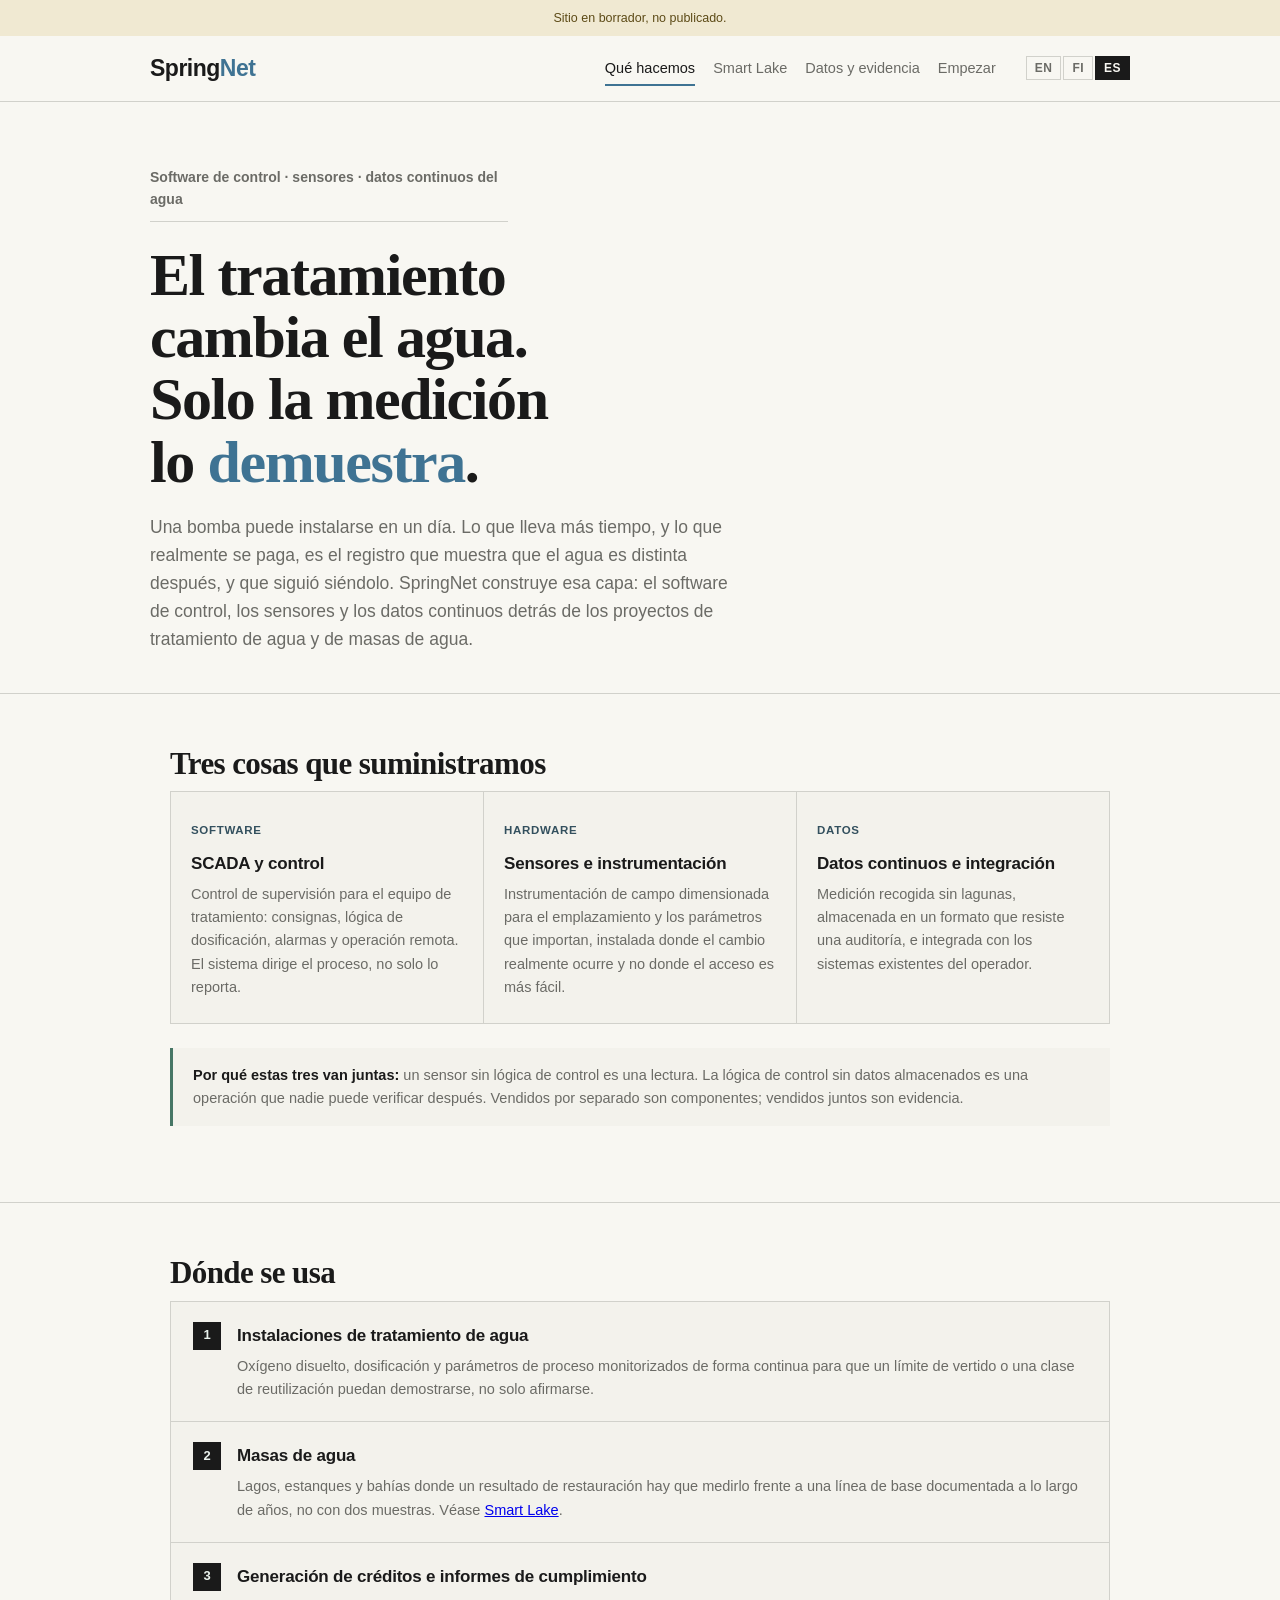
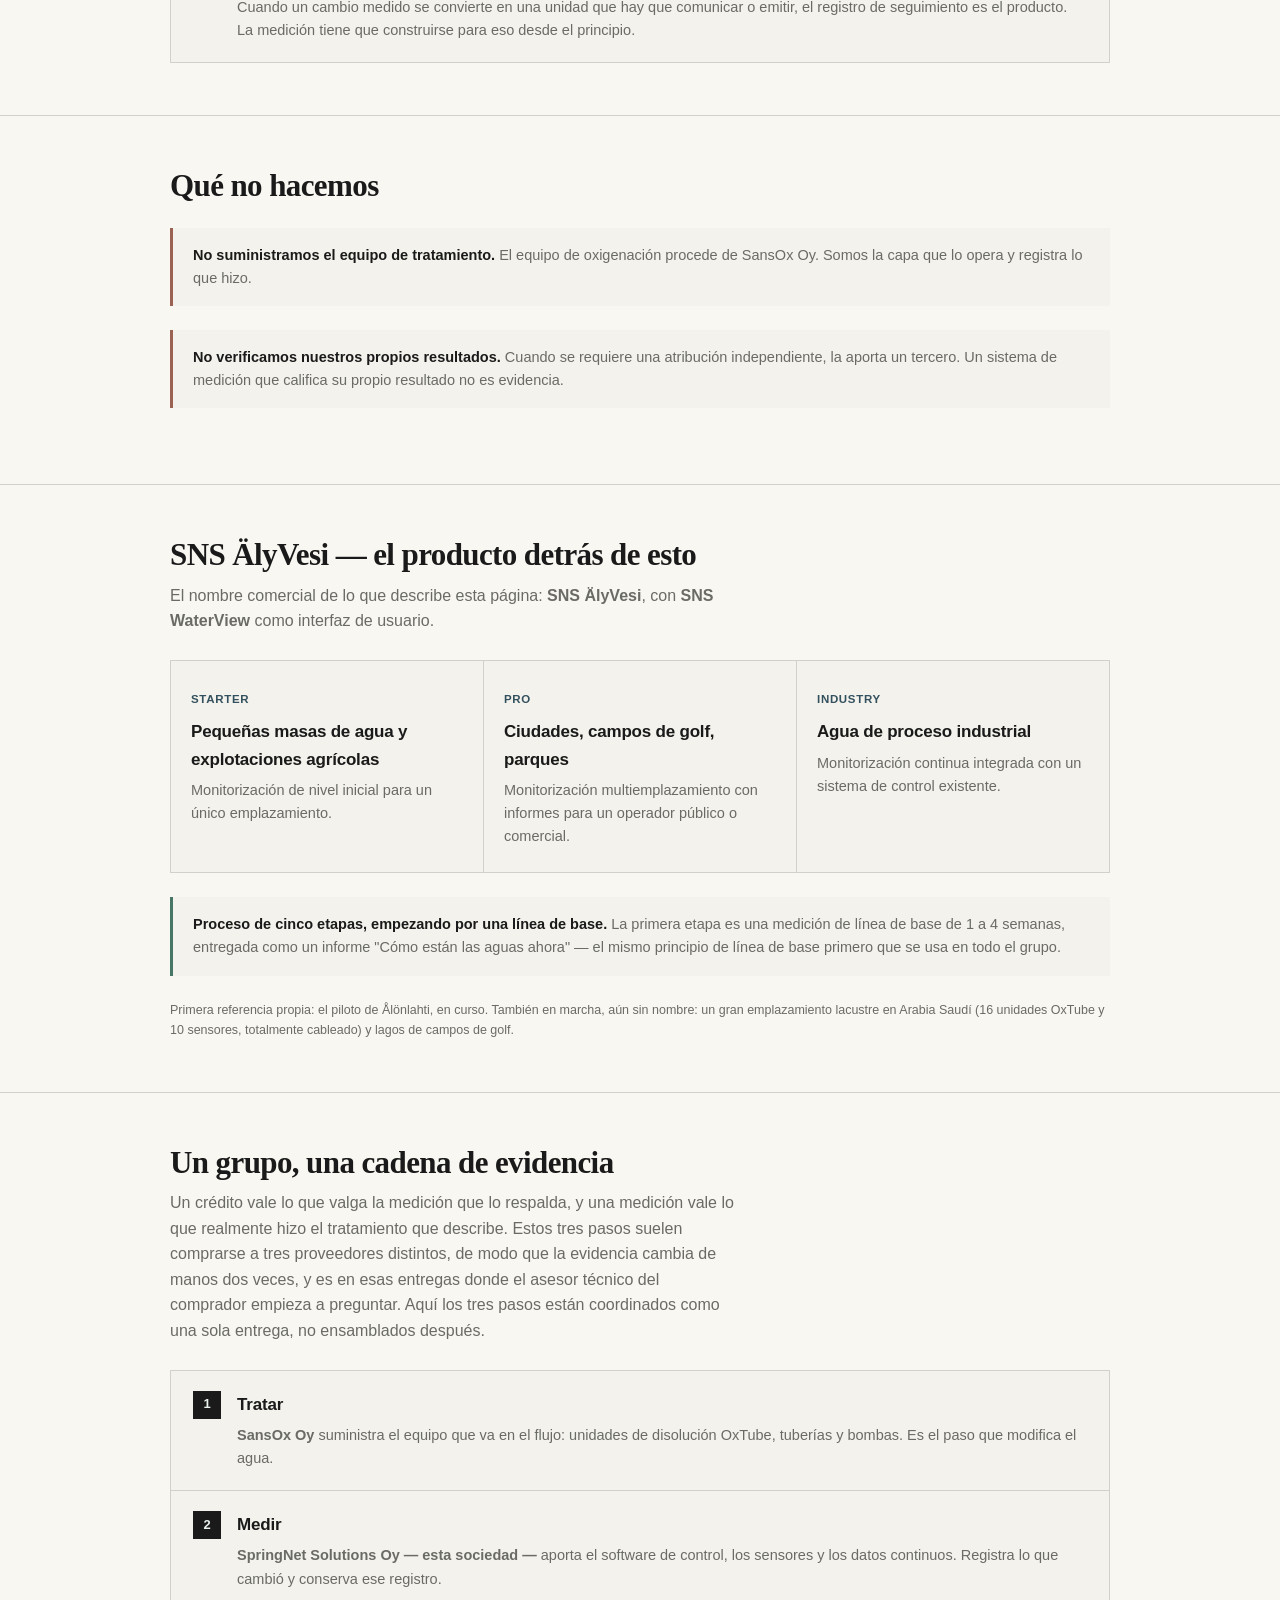
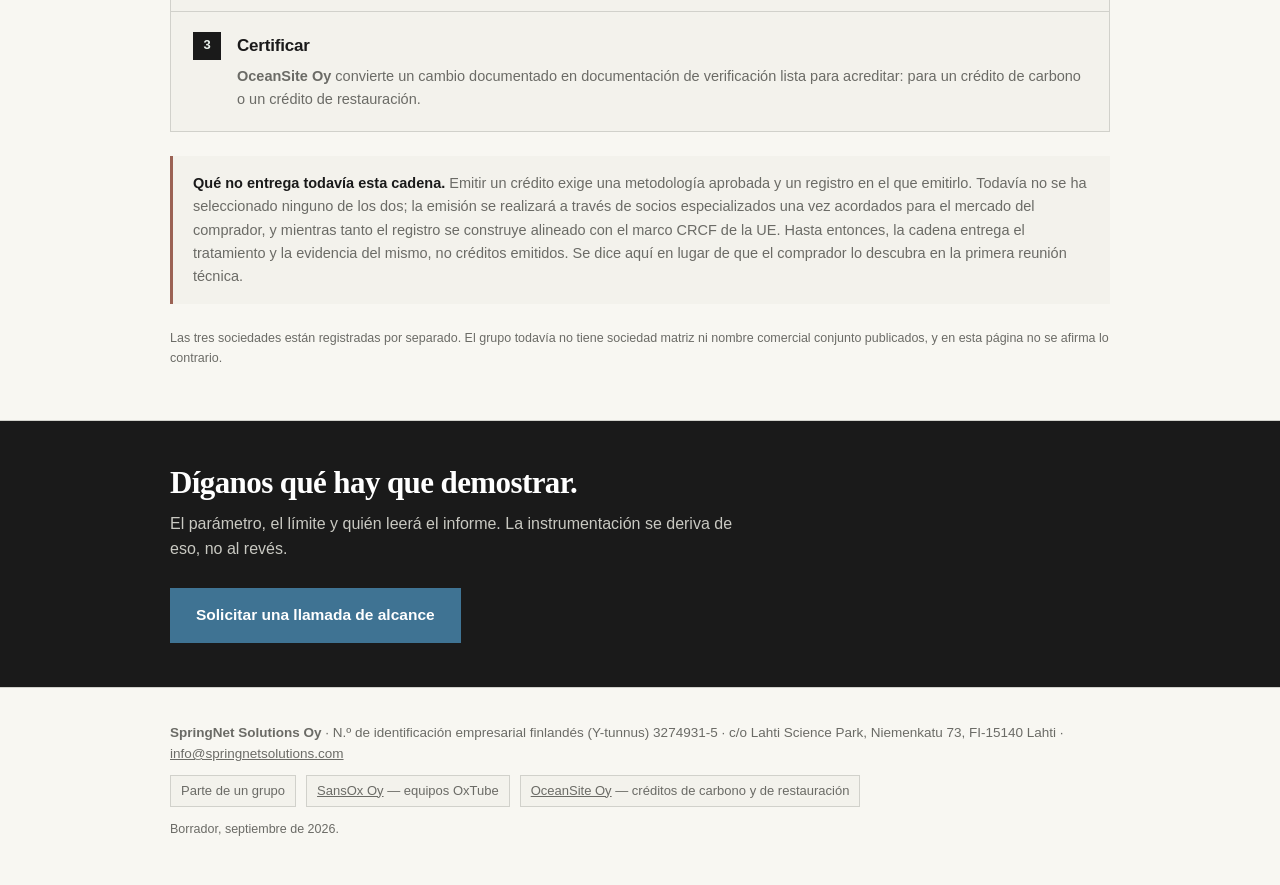
==== es/index.html @ 8b3936ef "Audit follow-up: sensor frame terminology EN/ES, reference-installations heading fix + Karelia refer" ====
<!doctype html>
<html lang="es">
<head>
<meta charset="utf-8">
<meta name="viewport" content="width=device-width,initial-scale=1">
<meta name="robots" content="noindex,nofollow">
<title>SpringNet Solutions — software de control, sensores y datos del agua</title>
<meta name="description" content="Software SCADA, sensores y datos continuos para el tratamiento de agua y el seguimiento de masas de agua.">
<link rel="stylesheet" href="../assets/css/site.css">
<link rel="alternate" hreflang="en" href="../index.html">
<link rel="alternate" hreflang="fi" href="../fi/index.html">
<link rel="alternate" hreflang="es" href="index.html">
<link rel="alternate" hreflang="x-default" href="../index.html">
<link rel="canonical" href="index.html">
</head>
<body>
<a class="skip" href="#main">Ir al contenido</a>
<p class="draft">Sitio en borrador, no publicado.</p>
<header>
  <div class="wrap bar">
    <a class="logo" href="index.html">Spring<b>Net</b></a>
    <nav>
      <a href="index.html" aria-current="page">Qué hacemos</a>
      <a href="smart-lake.html">Smart Lake</a>
      <a href="evidence.html">Datos y evidencia</a>
      <a href="contact.html">Empezar</a>
    </nav>
      <div class="lang"><a href="../index.html" hreflang="en">EN</a><a href="../fi/index.html" hreflang="fi">FI</a><a href="../es/index.html" hreflang="es" aria-current="true">ES</a></div>
  </div>
</header>
<main id="main">
<div class="wrap hero">
  <p class="kicker">Software de control &middot; sensores &middot; datos continuos del agua</p>
  <h1>El tratamiento cambia el agua. Solo la medición lo <em>demuestra</em>.</h1>
  <p class="lede">Una bomba puede instalarse en un día. Lo que lleva más tiempo, y lo que realmente se paga, es el registro que muestra que el agua es distinta después, y que siguió siéndolo. SpringNet construye esa capa: el software de control, los sensores y los datos continuos detrás de los proyectos de tratamiento de agua y de masas de agua.</p>
</div>

<section>
  <div class="wrap">
    <h2>Tres cosas que suministramos</h2>
    <div class="grid">
      <div class="card"><span class="tag">Software</span><h3>SCADA y control</h3>
        <p>Control de supervisión para el equipo de tratamiento: consignas, lógica de dosificación, alarmas y operación remota. El sistema dirige el proceso, no solo lo reporta.</p></div>
      <div class="card"><span class="tag">Hardware</span><h3>Sensores e instrumentación</h3>
        <p>Instrumentación de campo dimensionada para el emplazamiento y los parámetros que importan, instalada donde el cambio realmente ocurre y no donde el acceso es más fácil.</p></div>
      <div class="card"><span class="tag">Datos</span><h3>Datos continuos e integración</h3>
        <p>Medición recogida sin lagunas, almacenada en un formato que resiste una auditoría, e integrada con los sistemas existentes del operador.</p></div>
    </div>
    <div class="note ok"><b>Por qué estas tres van juntas:</b> un sensor sin lógica de control es una lectura. La lógica de control sin datos almacenados es una operación que nadie puede verificar después. Vendidos por separado son componentes; vendidos juntos son evidencia.</div>
  </div>
</section>

<section>
  <div class="wrap">
    <h2>Dónde se usa</h2>
    <div class="steps">
      <div class="step"><div><h3>Instalaciones de tratamiento de agua</h3><p>Oxígeno disuelto, dosificación y parámetros de proceso monitorizados de forma continua para que un límite de vertido o una clase de reutilización puedan demostrarse, no solo afirmarse.</p></div></div>
      <div class="step"><div><h3>Masas de agua</h3><p>Lagos, estanques y bahías donde un resultado de restauración hay que medirlo frente a una línea de base documentada a lo largo de años, no con dos muestras. Véase <a href="smart-lake.html">Smart Lake</a>.</p></div></div>
      <div class="step"><div><h3>Generación de créditos e informes de cumplimiento</h3><p>Cuando un cambio medido se convierte en una unidad que hay que comunicar o emitir, el registro de seguimiento es el producto. La medición tiene que construirse para eso desde el principio.</p></div></div>
    </div>
  </div>
</section>

<section>
  <div class="wrap">
    <h2>Qué no hacemos</h2>
    <div class="note"><b>No suministramos el equipo de tratamiento.</b> El equipo de oxigenación procede de SansOx Oy. Somos la capa que lo opera y registra lo que hizo.</div>
    <div class="note"><b>No verificamos nuestros propios resultados.</b> Cuando se requiere una atribución independiente, la aporta un tercero. Un sistema de medición que califica su propio resultado no es evidencia.</div>
  </div>
</section>

<section>
  <div class="wrap">
    <h2>SNS ÄlyVesi — el producto detrás de esto</h2>
    <p class="lead">El nombre comercial de lo que describe esta página: <b>SNS ÄlyVesi</b>, con <b>SNS WaterView</b> como interfaz de usuario.</p>
    <div class="grid">
      <div class="card"><span class="tag">Starter</span><h3>Pequeñas masas de agua y explotaciones agrícolas</h3><p>Monitorización de nivel inicial para un único emplazamiento.</p></div>
      <div class="card"><span class="tag">Pro</span><h3>Ciudades, campos de golf, parques</h3><p>Monitorización multiemplazamiento con informes para un operador público o comercial.</p></div>
      <div class="card"><span class="tag">Industry</span><h3>Agua de proceso industrial</h3><p>Monitorización continua integrada con un sistema de control existente.</p></div>
    </div>
    <div class="note ok"><b>Proceso de cinco etapas, empezando por una línea de base.</b> La primera etapa es una medición de línea de base de 1 a 4 semanas, entregada como un informe "Cómo están las aguas ahora" — el mismo principio de línea de base primero que se usa en todo el grupo.</div>
    <p class="src">Primera referencia propia: el piloto de Ålönlahti, en curso. También en marcha, aún sin nombre: un gran emplazamiento lacustre en Arabia Saudí (16 unidades OxTube y 10 sensores, totalmente cableado) y lagos de campos de golf.</p>
  </div>
</section>

<!-- ============ GROUP CHAIN ============ -->
<section id="chain-of-evidence">
  <div class="wrap">
    <h2>Un grupo, una cadena de evidencia</h2>
    <p class="lead">Un crédito vale lo que valga la medición que lo respalda, y una medición vale lo que realmente hizo el tratamiento que describe. Estos tres pasos suelen comprarse a tres proveedores distintos, de modo que la evidencia cambia de manos dos veces, y es en esas entregas donde el asesor técnico del comprador empieza a preguntar. Aquí los tres pasos están coordinados como una sola entrega, no ensamblados después.</p>
    <div class="steps">
      <div class="step"><div><h3>Tratar</h3><p><b>SansOx Oy</b> suministra el equipo que va en el flujo: unidades de disolución OxTube, tuberías y bombas. Es el paso que modifica el agua.</p></div></div>
      <div class="step"><div><h3>Medir</h3><p><b>SpringNet Solutions Oy — esta sociedad —</b> aporta el software de control, los sensores y los datos continuos. Registra lo que cambió y conserva ese registro.</p></div></div>
      <div class="step"><div><h3>Certificar</h3><p><b>OceanSite Oy</b> convierte un cambio documentado en documentación de verificación lista para acreditar: para un crédito de carbono o un crédito de restauración.</p></div></div>
    </div>
    <div class="note"><b>Qué no entrega todavía esta cadena.</b> Emitir un crédito exige una metodología aprobada y un registro en el que emitirlo. Todavía no se ha seleccionado ninguno de los dos; la emisión se realizará a través de socios especializados una vez acordados para el mercado del comprador, y mientras tanto el registro se construye alineado con el marco CRCF de la UE. Hasta entonces, la cadena entrega el tratamiento y la evidencia del mismo, no créditos emitidos. Se dice aquí en lugar de que el comprador lo descubra en la primera reunión técnica.</div>
    <p class="src">Las tres sociedades están registradas por separado. El grupo todavía no tiene sociedad matriz ni nombre comercial conjunto publicados, y en esta página no se afirma lo contrario.</p>
  </div>
</section>

<section class="cta">
  <div class="wrap"><h2>Díganos qué hay que demostrar.</h2><p class="lead">El parámetro, el límite y quién leerá el informe. La instrumentación se deriva de eso, no al revés.</p>
  <a class="btn" href="contact.html">Solicitar una llamada de alcance</a></div>
</section>
</main>
<footer>
  <div class="wrap">
    <p><b>SpringNet Solutions Oy</b> &middot; N.º de identificación empresarial finlandés (Y-tunnus) 3274931-5 &middot; c/o Lahti Science Park, Niemenkatu 73, FI-15140 Lahti &middot; <a href="mailto:info@springnetsolutions.com">info@springnetsolutions.com</a></p>
    <div class="chain"><span>Parte de un grupo</span> <span><a href="https://buenosbandidos-pixel.github.io/sansox-demo/">SansOx Oy</a> — equipos OxTube</span> <span><a href="https://buenosbandidos-pixel.github.io/oceansite-demo/">OceanSite Oy</a> — créditos de carbono y de restauración</span></div>
    <p class="src">Borrador, septiembre de 2026.</p>
  </div>
</footer>
</body></html>
---- assets/css/site.css ----
/* SansOx Spain — service chain site
   Design: Nordic Editorial (peritty sansox-site-v3:sta, WCAG AA -validoitu paletti)
   Satoshi = leipä, Zodiak = display. Ei ulkoisia fontteja, ei kirjastoja, ei trackereita. */

@font-face{font-family:'Satoshi';src:url('../fonts/satoshi-400.woff2') format('woff2');font-weight:400;font-display:swap}
@font-face{font-family:'Satoshi';src:url('../fonts/satoshi-500.woff2') format('woff2');font-weight:500;font-display:swap}
@font-face{font-family:'Satoshi';src:url('../fonts/satoshi-700.woff2') format('woff2');font-weight:700;font-display:swap}
@font-face{font-family:'Satoshi';src:url('../fonts/satoshi-900.woff2') format('woff2');font-weight:900;font-display:swap}
@font-face{font-family:'Zodiak';src:url('../fonts/zodiak-800.woff2') format('woff2');font-weight:800;font-display:swap}

:root{
  --bg:#F8F7F2;        /* lämmin paperi */
  --panel:#F3F2EC;
  --line:#D1D1CB;
  --ink:#1A1A1A;
  --dim:#6B6B66;
  --aqua:#3F7393;      /* toiminta ja linkit */
  --aqua-deep:#33505E;
  --rust:#9B6254;      /* vajaa tulos / varaus */
  --moss:#467665;      /* vahvistettu */
  --deep:#1A1A1A;
  --accent:#3F7393;
}
*{box-sizing:border-box;margin:0;padding:0}
img{max-width:100%;height:auto}
html{scroll-behavior:smooth}
body{background:var(--bg);color:var(--ink);
  font:16px/1.6 'Satoshi',-apple-system,BlinkMacSystemFont,"Segoe UI",Helvetica,Arial,sans-serif;
  -webkit-font-smoothing:antialiased}

.skip{position:absolute;left:-9999px;top:0;z-index:100;background:var(--deep);color:#EAF2ED;
  font-weight:800;padding:12px 18px;text-decoration:none}
.skip:focus{left:0}
:focus-visible{outline:2.5px solid var(--moss);outline-offset:2px}

.wrap{max-width:980px;margin:0 auto;padding:0 20px}
.draft{background:#F0E9D2;color:#5C4A16;font-size:12.5px;text-align:center;padding:8px 14px}

/* --- header --- */
header{border-bottom:1px solid var(--line);position:sticky;top:0;background:var(--bg);z-index:20}
.bar{display:flex;align-items:center;gap:22px;padding:14px 0;flex-wrap:wrap}
.logo{font-weight:900;font-size:23px;letter-spacing:-.5px;text-decoration:none;color:var(--ink)}
.logo b{color:var(--accent);font-weight:900}
nav{display:flex;gap:18px;flex-wrap:wrap;margin-left:auto}
nav a{color:var(--dim);text-decoration:none;font-size:14.5px;font-weight:500;padding:6px 0}
nav a:hover,nav a[aria-current="page"]{color:var(--ink);box-shadow:inset 0 -2px var(--accent)}
.lang{display:flex;gap:2px;margin-left:8px}
.lang button{border:1px solid var(--line);background:transparent;color:var(--dim);
  font:600 12.5px 'Satoshi',sans-serif;padding:6px 10px;cursor:pointer;min-height:44px;min-width:44px}
.lang button[aria-pressed="true"]{background:var(--ink);color:var(--bg);border-color:var(--ink)}

/* --- hero --- */
.hero{padding:64px 0 40px}
.kicker{color:var(--dim);font-size:14px;font-weight:600;border-bottom:1px solid var(--line);
  padding-bottom:10px;margin-bottom:22px;max-width:46ch}
h1{font-family:'Zodiak',Georgia,serif;font-size:clamp(34px,7vw,60px);line-height:1.04;
  letter-spacing:-1.4px;font-weight:800;max-width:17ch;text-wrap:balance}
h1 em{font-style:normal;color:var(--accent)}
.lede{color:var(--dim);max-width:60ch;margin-top:20px;font-size:17.5px}

/* --- sections --- */
section{padding:52px 0;border-top:1px solid var(--line)}
h2{font-family:'Zodiak',Georgia,serif;font-size:clamp(23px,4vw,31px);letter-spacing:-.6px;
  font-weight:800;line-height:1.14;margin-bottom:10px}
h3{font-size:17px;font-weight:700;margin-bottom:6px;letter-spacing:-.2px}
.lead{color:var(--dim);max-width:64ch;margin-bottom:26px}
p+p{margin-top:14px}

/* --- number strip --- */
.numbers{display:grid;grid-template-columns:repeat(auto-fit,minmax(150px,1fr));gap:1px;
  background:var(--line);border:1px solid var(--line);margin:30px 0 8px}
.num{background:var(--panel);padding:22px 18px}
.num b{display:block;font-size:clamp(30px,5.5vw,44px);font-weight:900;letter-spacing:-2px;
  line-height:1;font-variant-numeric:tabular-nums}
.num small{font-size:.46em;letter-spacing:0;margin-left:.06em;font-weight:700}
.num span{display:block;color:var(--dim);font-size:13px;margin-top:9px;line-height:1.45}

/* --- cards --- */
.grid{display:grid;grid-template-columns:repeat(auto-fit,minmax(230px,1fr));gap:1px;
  background:var(--line);border:1px solid var(--line)}
.card{background:var(--panel);padding:24px 20px}
.card .tag{display:inline-block;font-size:11.5px;font-weight:700;letter-spacing:.06em;
  text-transform:uppercase;color:var(--aqua-deep);margin-bottom:10px}
.card p{color:var(--dim);font-size:14.5px}
.card a{color:var(--aqua);text-decoration:none;font-weight:600;font-size:14.5px;
  display:inline-block;margin-top:12px}
.card a:hover{text-decoration:underline}

/* --- table --- */
.tablewrap{overflow-x:auto;-webkit-overflow-scrolling:touch;border:1px solid var(--line);margin:22px 0}
table{border-collapse:collapse;width:100%;min-width:480px;font-size:14.5px}
th,td{text-align:left;padding:12px 14px;border-bottom:1px solid var(--line)}
th{background:var(--panel);font-weight:700;font-size:13px;letter-spacing:.02em}
td b{font-variant-numeric:tabular-nums}
tr:last-child td{border-bottom:0}

/* --- steps --- */
.steps{counter-reset:s;display:grid;gap:1px;background:var(--line);border:1px solid var(--line)}
.step{background:var(--panel);padding:20px 22px;display:flex;gap:16px;align-items:flex-start}
.step::before{counter-increment:s;content:counter(s);flex:0 0 28px;height:28px;display:grid;
  place-items:center;background:var(--deep);color:#EAF2ED;font-weight:800;font-size:13px}
.step p{color:var(--dim);font-size:14.5px}

/* --- callout --- */
.note{border-left:3px solid var(--rust);background:var(--panel);padding:16px 20px;
  color:var(--dim);font-size:14.5px;margin:24px 0}
.note b{color:var(--ink)}
.note.ok{border-left-color:var(--moss)}

/* --- CTA --- */
.cta{background:var(--deep);color:#EAF2ED;padding:44px 0;margin-top:0}
.cta h2{color:#fff}
.cta .lead{color:#C9C9C2}
.btn{display:inline-block;background:var(--aqua);color:#fff;text-decoration:none;
  font-weight:700;padding:15px 26px;font-size:15.5px;min-height:44px}
.btn:hover{background:var(--aqua-deep)}

/* --- footer --- */
footer{border-top:1px solid var(--line);padding:34px 0 46px;color:var(--dim);font-size:13.5px}
footer a{color:var(--dim)}
.chain{display:flex;gap:10px;flex-wrap:wrap;margin-top:10px;font-size:13px}
.chain span{border:1px solid var(--line);padding:5px 10px;background:var(--panel)}

.src{color:var(--dim);font-size:12.5px;margin-top:12px}
.src a{color:var(--aqua)}

@media (max-width:640px){
  .bar{gap:12px}
  nav{width:100%;margin-left:0;gap:14px}
  .hero{padding:40px 0 30px}
  section{padding:40px 0}
}


/* ---- Todistekaavio (peritty sansox-site-v3:sta, Kuopio 2019 / IWA 2021) ---- */
:root{--win:#467665;--lose:#9B6254}
.chart{margin-top:26px;position:relative;padding-left:46px}
.chart svg{width:100%;height:190px;display:block}
.chart .grid line{stroke:rgba(26,26,26,.15);stroke-width:1}
.chart rect.w{fill:var(--win)}
.chart rect.l{fill:var(--lose)}
.chart rect.ref{fill:var(--ink)}
.chart rect:hover{opacity:.75}
.yaxis{position:absolute;left:0;top:0;height:190px;width:42px;display:flex;flex-direction:column;
  justify-content:space-between;align-items:flex-end;color:var(--dim);font-size:11.5px;
  font-variant-numeric:tabular-nums}
.yaxis span{transform:translateY(-.35em)}
.yaxis span:first-child{transform:none}
.chart figcaption{display:flex;gap:22px;flex-wrap:wrap;align-items:center;margin-top:14px;
  font-size:13.5px;color:var(--dim)}
.chart .key{display:flex;align-items:center;gap:7px}
.chart .key i{width:13px;height:13px;display:inline-block}
.chart .key i.kw{background:var(--win)} .chart .key i.kl{background:var(--lose)}
.chart figcaption a{color:var(--accent);font-weight:700}
.heromotion{margin-top:30px;border:1px solid var(--line)}
.heromotion video{width:100%;height:auto;display:block}
.heromotion .cap{color:var(--dim);font-size:13px;padding:10px 14px;background:var(--panel);
  border-top:1px solid var(--line);margin:0}
.figimg{border:1px solid var(--line);width:100%;display:block}
.figwrap{margin:26px 0}
.figwrap .cap{color:var(--dim);font-size:13px;margin-top:10px}
@media (max-width:640px){
  .chart{padding-left:38px}.chart svg{height:150px}.yaxis{height:150px;width:34px}
  .chart figcaption{gap:10px;flex-direction:column;align-items:flex-start}
}

/* --- liikkeen vahentaminen: kayttajan jarjestelmaasetus voittaa --- */
@media (prefers-reduced-motion:reduce){
  *,*::before,*::after{animation-duration:.01ms!important;animation-iteration-count:1!important;
    transition-duration:.01ms!important;scroll-behavior:auto!important}
  /* Videota EI piiloteta: se pysaytetaan JS:lla, jolloin poster-ruutu jaa
     nakyviin still-kuvana ja sivun rytmi sailyy. */
  .heromotion video{outline:none}
}

/* Kielivalitsin on linkkeja, ei nappeja: toimii ilman JavaScriptia ja on
   indeksoitavissa. Tyylit vastaavat aiempaa nappiulkoasua. */
.lang a{border:1px solid var(--line);background:transparent;color:var(--dim);
  text-decoration:none;font:inherit;font-size:12px;font-weight:700;letter-spacing:.04em;
  padding:5px 8px;line-height:1;display:inline-block}
.lang a:hover{color:var(--ink);border-color:var(--ink)}
.lang a[aria-current="true"]{background:var(--ink);color:var(--bg);border-color:var(--ink)}

/* --- kosketuskohteet puhelimessa ---
   Mitattu 390 px leveydella: kielivalitsin 24 px ja korttien "Lue lisaa" 23 px.
   Kumpikin on ensisijainen navigointielementti ja liian pieni sormelle.
   Leveys ei kasva, vain osumapinta. */
@media (max-width:640px){
  .lang a{padding:11px 13px}
  .card a,figcaption a{min-height:44px;display:inline-flex;align-items:center}
  .wrap p a[href^="mailto:"]{padding:7px 0;display:inline-block}
  .btn{width:100%;text-align:center}
}
/* --- LAHDESTATUS ---
   Sivuston erottuva asema ei ole visuaalinen vaan episteeminen: se kertoo mita
   se ei tieda. Aiemmin se sanottiin proosassa ja yhdessa taulukkosarakkeessa.
   Tassa siita tehdaan jarjestelma: VARI TARKOITTAA NAYTON TILAA, ei koristetta.
   Sama nelja tilaa kulkevat jokaisen luvun mukana kaikkialla sivustolla. */
.prov{display:inline-flex;align-items:center;gap:6px;font-size:12px;font-weight:700;
  letter-spacing:.01em;color:var(--ink);white-space:nowrap}
.prov::before{content:"";width:8px;height:8px;flex:0 0 8px;border:1.5px solid currentColor}
.prov-3rd{color:var(--moss)}                       /* riippumaton mittaus */
.prov-3rd::before{background:var(--moss);border-color:var(--moss)}
.prov-mfr{color:var(--aqua-deep)}                  /* valmistajan dokumentti */
.prov-own{color:var(--aqua-deep)}                  /* yhtion oma pilotti */
.prov-own::before{background:linear-gradient(135deg,var(--aqua-deep) 50%,transparent 50%)}
.prov-none{color:var(--rust)}                      /* ei mitattu */
.prov-none::before{border-color:var(--rust);background:none}

.provkey{display:flex;flex-wrap:wrap;gap:18px;padding:14px 18px;border:1px solid var(--line);
  background:var(--panel);margin:22px 0;font-size:13px;color:var(--dim)}
.provkey .prov{font-size:12.5px}
@media (max-width:640px){.provkey{gap:10px}}
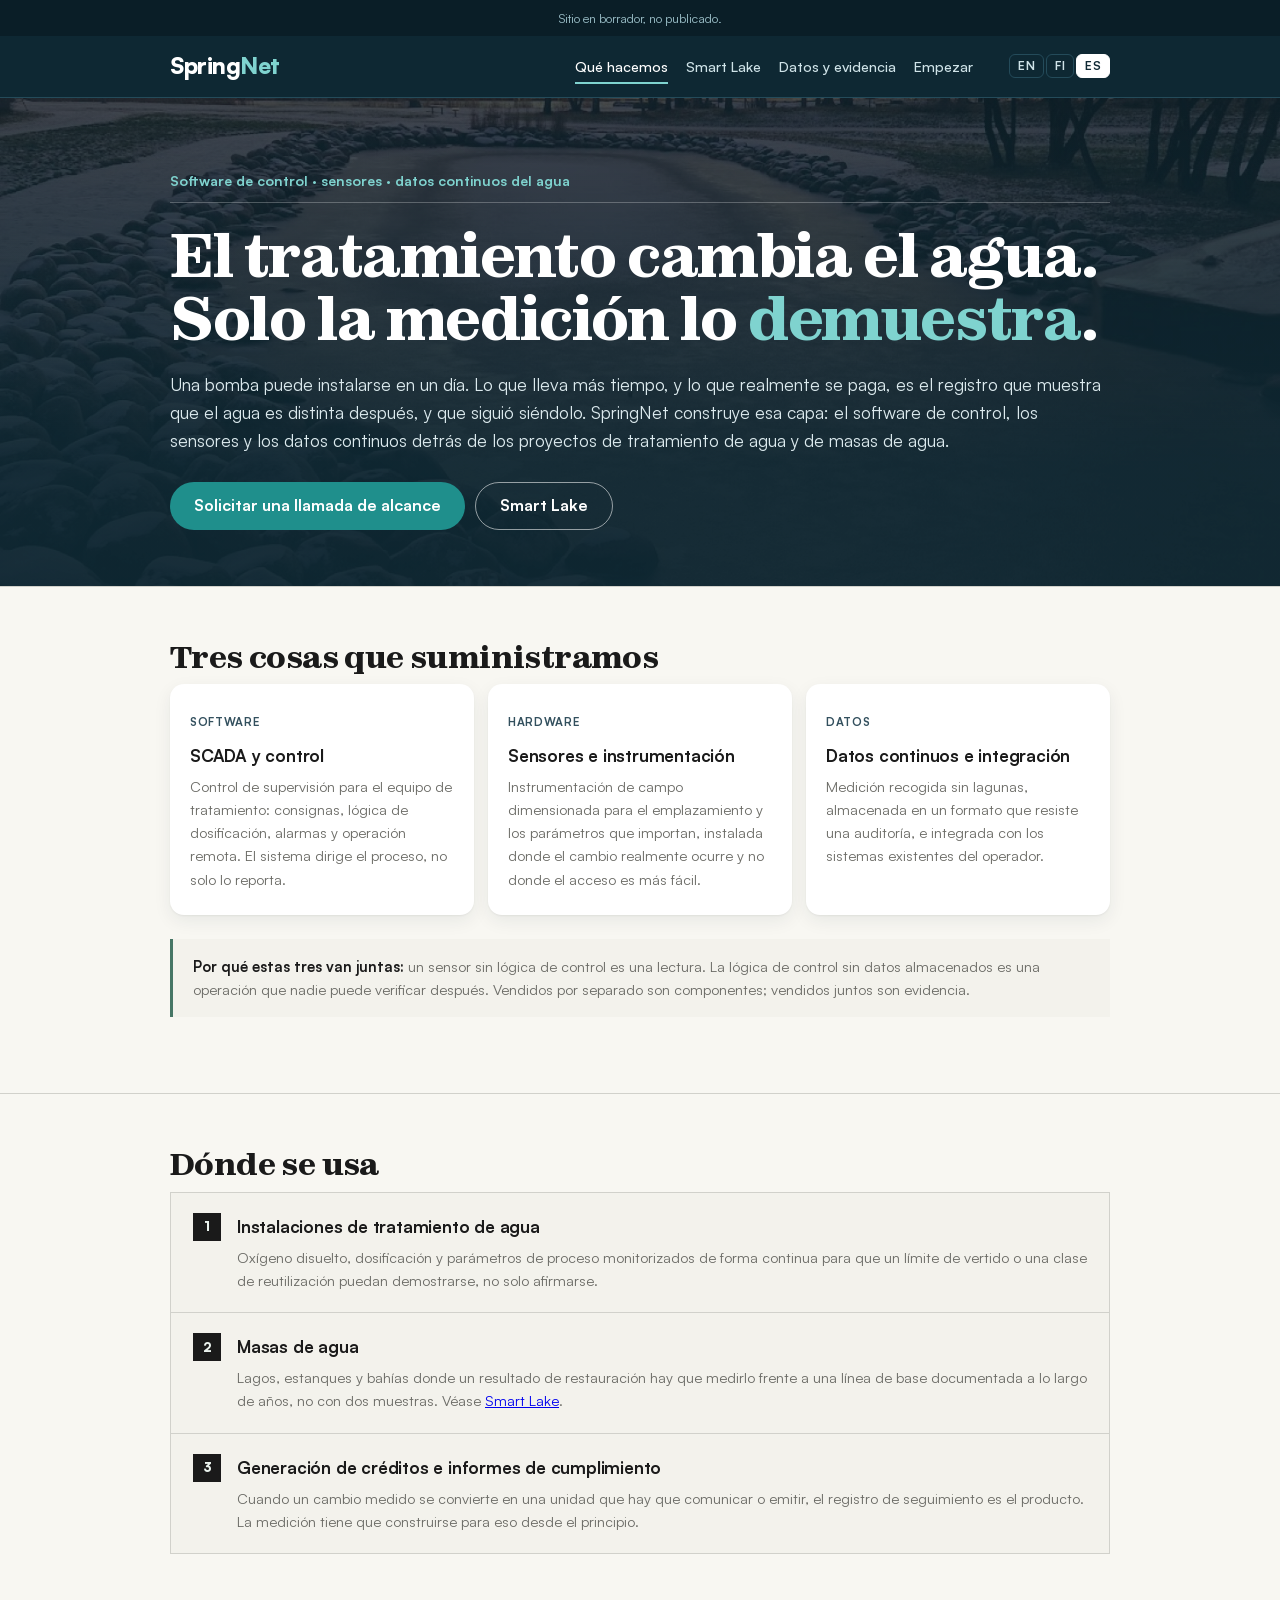
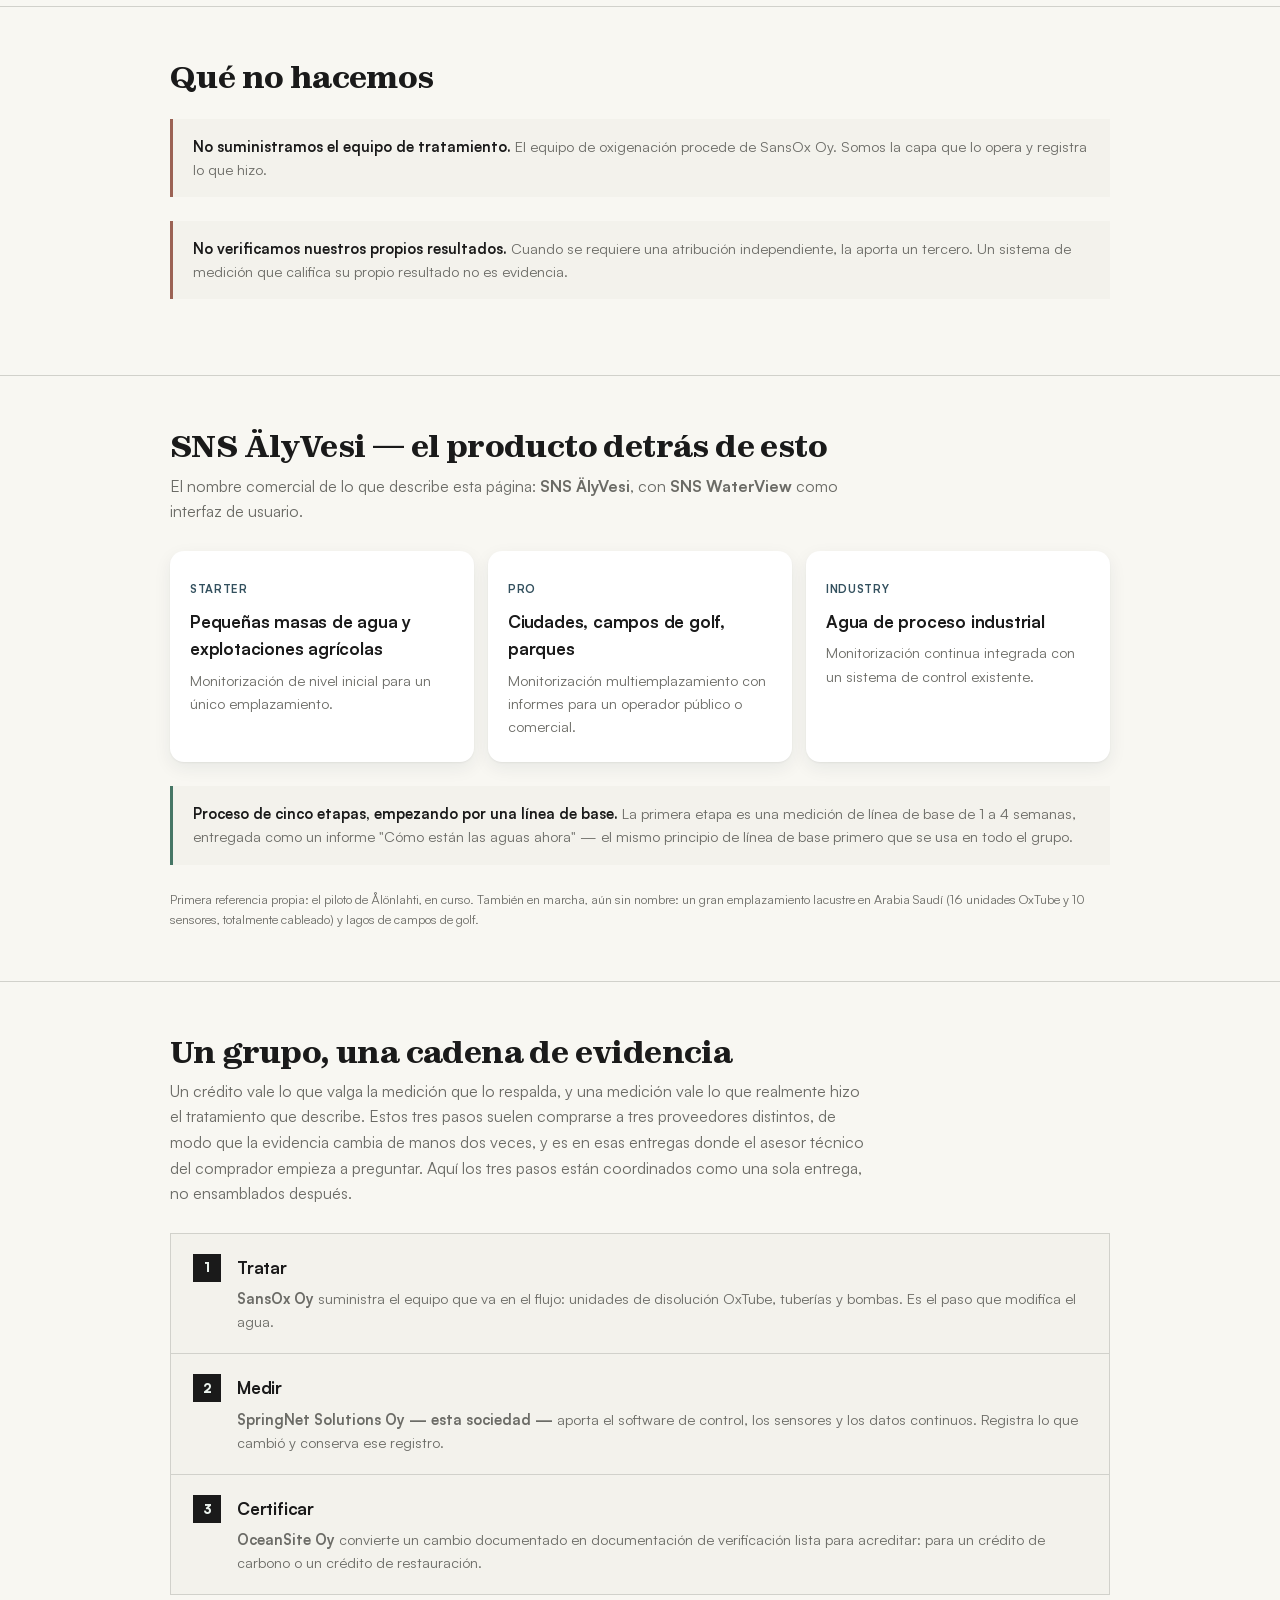
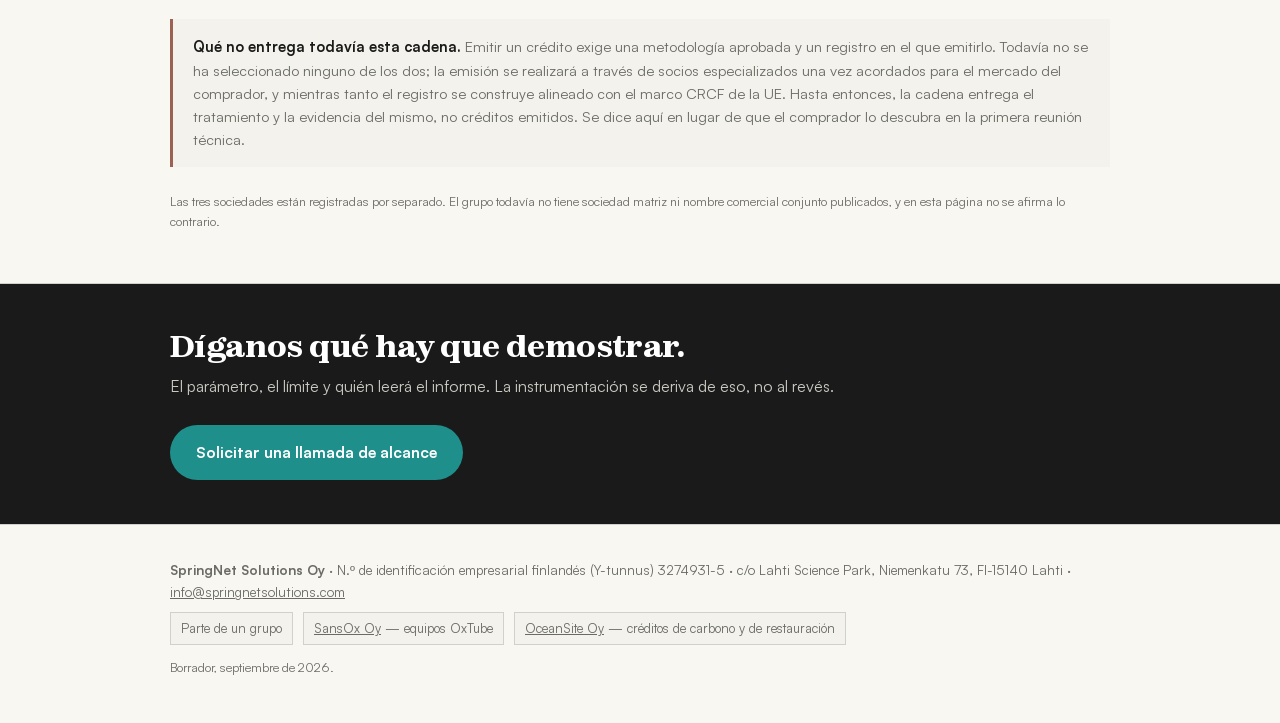
==== commit bcf7a1d9: "Auditointikorjaukset + ulkoasu B (tumma vesi, mobiilivalikko)" ====
--- a/es/index.html
+++ b/es/index.html
@@ -7,6 +7,7 @@
 <title>SpringNet Solutions — software de control, sensores y datos del agua</title>
 <meta name="description" content="Software SCADA, sensores y datos continuos para el tratamiento de agua y el seguimiento de masas de agua.">
 <link rel="stylesheet" href="../assets/css/site.css">
+<link rel="stylesheet" href="../assets/css/theme-b.css">
 <link rel="alternate" hreflang="en" href="../index.html">
 <link rel="alternate" hreflang="fi" href="../fi/index.html">
 <link rel="alternate" hreflang="es" href="index.html">
@@ -29,10 +30,11 @@
   </div>
 </header>
 <main id="main">
-<div class="wrap hero">
+<div class="wrap hero" style="--hero-img:url(../img/alonlahti_parainen.jpg)">
   <p class="kicker">Software de control &middot; sensores &middot; datos continuos del agua</p>
   <h1>El tratamiento cambia el agua. Solo la medición lo <em>demuestra</em>.</h1>
   <p class="lede">Una bomba puede instalarse en un día. Lo que lleva más tiempo, y lo que realmente se paga, es el registro que muestra que el agua es distinta después, y que siguió siéndolo. SpringNet construye esa capa: el software de control, los sensores y los datos continuos detrás de los proyectos de tratamiento de agua y de masas de agua.</p>
+  <div class="herocta"><a class="p" href="contact.html">Solicitar una llamada de alcance</a><a class="s" href="smart-lake.html">Smart Lake</a></div>
 </div>
 
 <section>
@@ -110,4 +112,5 @@
     <p class="src">Borrador, septiembre de 2026.</p>
   </div>
 </footer>
+<script src="../assets/js/menu.js" defer></script>
 </body></html>
--- a/assets/css/theme-b.css
+++ b/assets/css/theme-b.css
@@ -0,0 +1,72 @@
+/* Theme B "Tumma vesi" — 2026-09-27 (Cowork). Ladataan site.css:n jälkeen.
+   Poisto = poista <link theme-b.css> ja <script menu.js> sivuilta. */
+:root{--navy:#0E2833;--navy-2:#123442;--navy-line:#244B5A;--teal:#1F8F8C;--teal-deep:#17706D;--teal-light:#7FD3CF}
+
+/* sivumarginaali: .bar ja .hero nollasivat .wrap-paddingin */
+.wrap.bar{padding:12px 20px}
+.wrap.hero{padding-left:20px;padding-right:20px}
+
+/* luonnospalkki + yläpalkki */
+.draft{background:#0A1E27;color:#9FC3CC}
+header{background:var(--navy);border-bottom:1px solid var(--navy-line)}
+.logo,.logo:visited{color:#fff}
+.logo b{color:var(--teal-light)}
+.logo .tagline{color:#8FB3BD}
+nav a{color:#CFE3E8}
+nav a:hover,nav a[aria-current="page"]{color:#fff;box-shadow:inset 0 -2px var(--teal-light)}
+.lang a{color:#CFE3E8;border-color:var(--navy-line);border-radius:6px}
+.lang a:hover{color:#fff;border-color:#fff}
+.lang a[aria-current="true"]{background:#fff;color:var(--navy);border-color:#fff}
+.menu-btn{display:none;align-items:center;justify-content:center;width:44px;height:44px;flex:none;
+  border:1px solid var(--navy-line);background:transparent;color:#fff;border-radius:10px;cursor:pointer;padding:0}
+.menu-btn svg{width:22px;height:22px}
+.menu-btn:focus-visible{outline:2.5px solid var(--teal-light);outline-offset:2px}
+
+/* hero */
+.wrap.hero{position:relative;max-width:none;margin:0;color:#fff;
+  padding-top:72px;padding-bottom:56px;
+  background:linear-gradient(180deg,rgba(14,40,51,.72),rgba(14,40,51,.94) 75%),var(--hero-img,none) center/cover,var(--navy)}
+.wrap.hero>*{max-width:940px;margin-left:auto;margin-right:auto}
+.hero .kicker{color:var(--teal-light);border-bottom-color:rgba(255,255,255,.25)}
+.hero h1{color:#fff}
+.hero h1 em{color:var(--teal-light)}
+.hero .lede{color:#DCEAEE}
+.hero a{color:var(--teal-light)}
+.herocta{display:flex;gap:10px;flex-wrap:wrap;margin-top:28px}
+.herocta a{display:inline-flex;align-items:center;justify-content:center;min-height:48px;padding:0 24px;
+  border-radius:999px;font-weight:700;font-size:16px;text-decoration:none}
+.herocta a.p{background:var(--teal);color:#fff}
+.herocta a.p:hover{background:var(--teal-deep)}
+.herocta a.s{border:1px solid rgba(255,255,255,.55);color:#fff}
+.herocta a.s:hover{background:rgba(255,255,255,.1)}
+
+/* painikkeet ja kortit */
+.btn{background:var(--teal);border-radius:999px}
+.btn:hover{background:var(--teal-deep)}
+div.grid{gap:14px;background:none;border:0}
+.card{background:#fff;border-radius:14px;box-shadow:0 1px 2px rgba(0,0,0,.05),0 6px 18px rgba(14,40,51,.07)}
+.tag{color:var(--teal-deep)}
+.numbers{gap:10px;background:none;border:0}
+.num{border-radius:12px}
+
+@media (max-width:640px){
+  header{position:sticky;top:0}
+  .bar{flex-wrap:nowrap;gap:10px}
+  .logo{font-size:20px;white-space:nowrap}
+  .lang{margin-left:auto}
+  .lang a{padding:9px 10px;font-size:12.5px}
+  .js-menu .menu-btn{display:inline-flex}
+  .js-menu nav{display:none}
+  header.open .bar{flex-wrap:wrap}
+  header.open nav{display:flex;flex-direction:column;flex-basis:100%;gap:0;margin:4px 0 6px;order:9}
+  header.open nav a{padding:14px 0;border-top:1px solid var(--navy-line);font-size:17px;box-shadow:none}
+  header.open nav a[aria-current="page"]{color:var(--teal-light)}
+  .wrap.hero{padding-top:52px;padding-bottom:40px}
+  .hero h1{font-size:clamp(30px,9.2vw,38px);line-height:1.06;hyphens:auto;-webkit-hyphens:auto;overflow-wrap:break-word}
+  .herocta a{flex:1 1 auto}
+  .prov{white-space:normal}
+  :lang(fi) .hero h1{font-size:clamp(26px,8vw,36px)}
+}
+@media (min-width:641px){
+  .lang{margin-left:14px}
+}
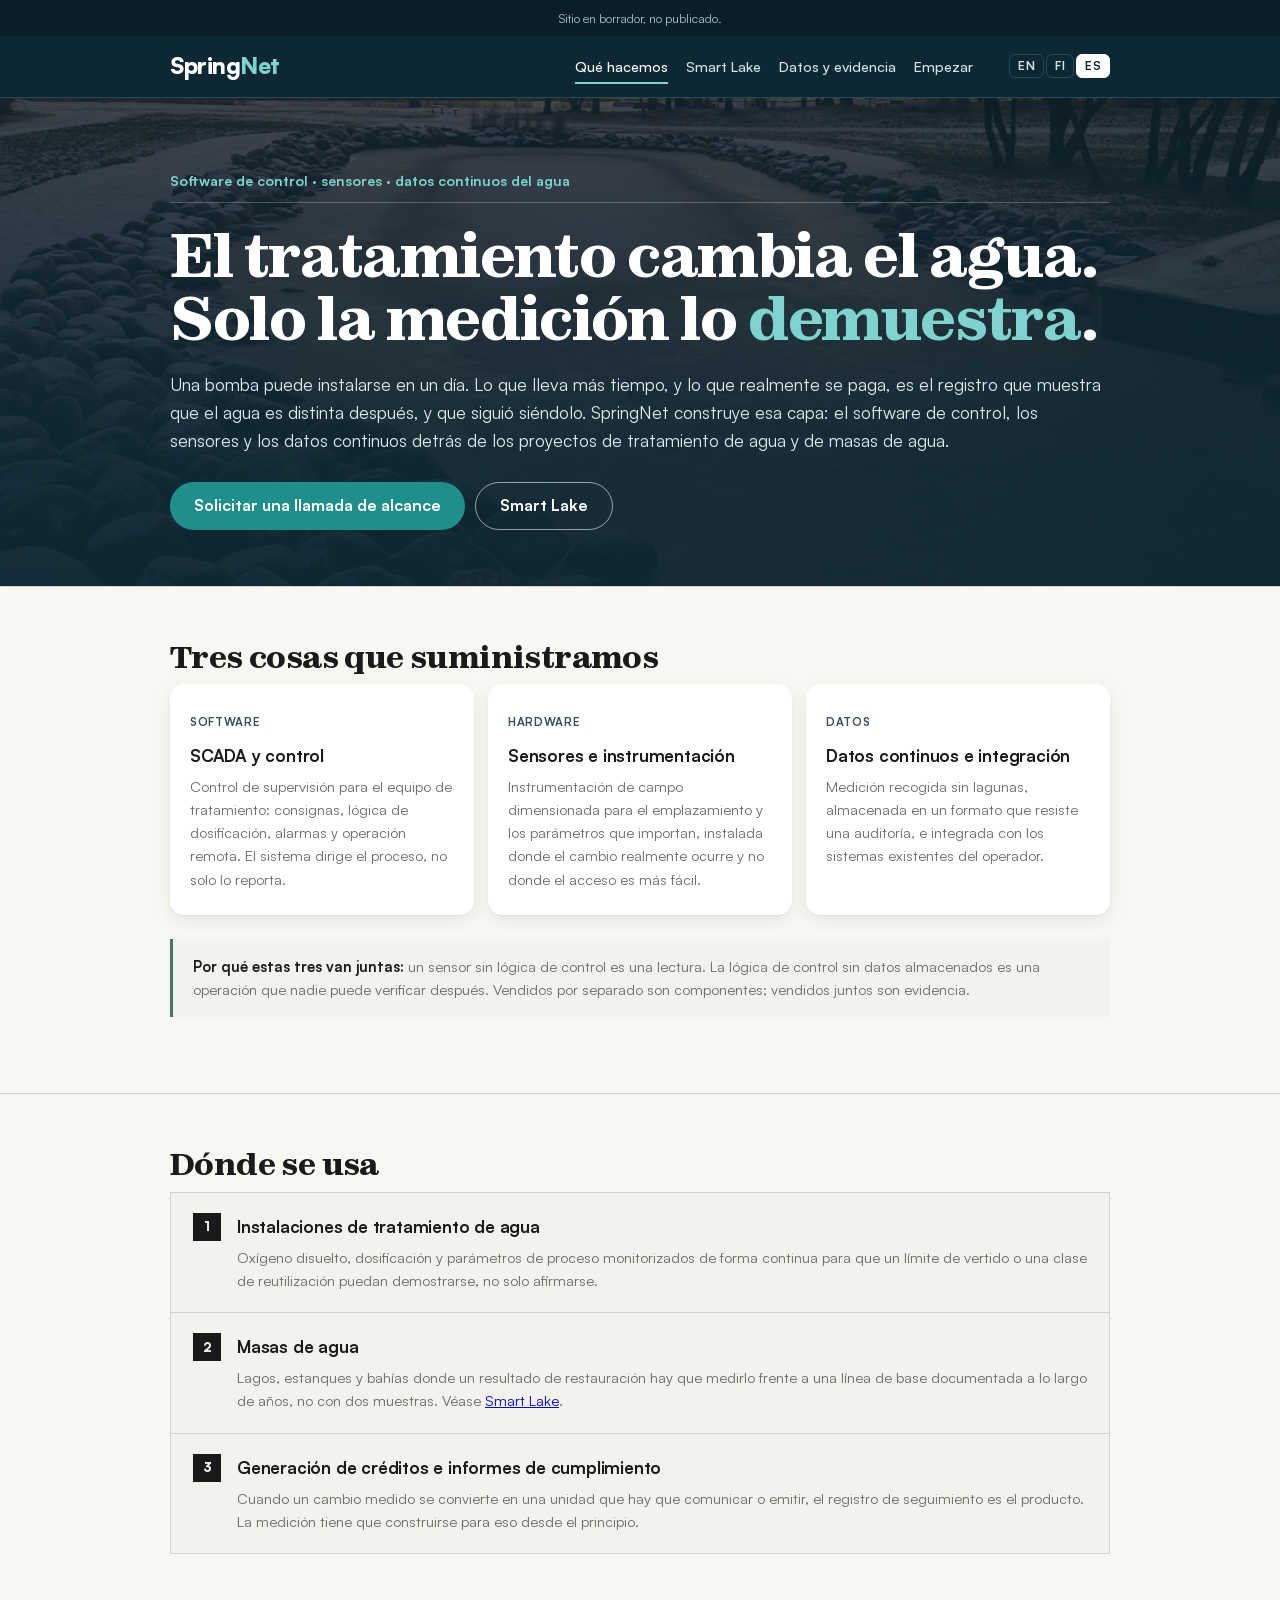
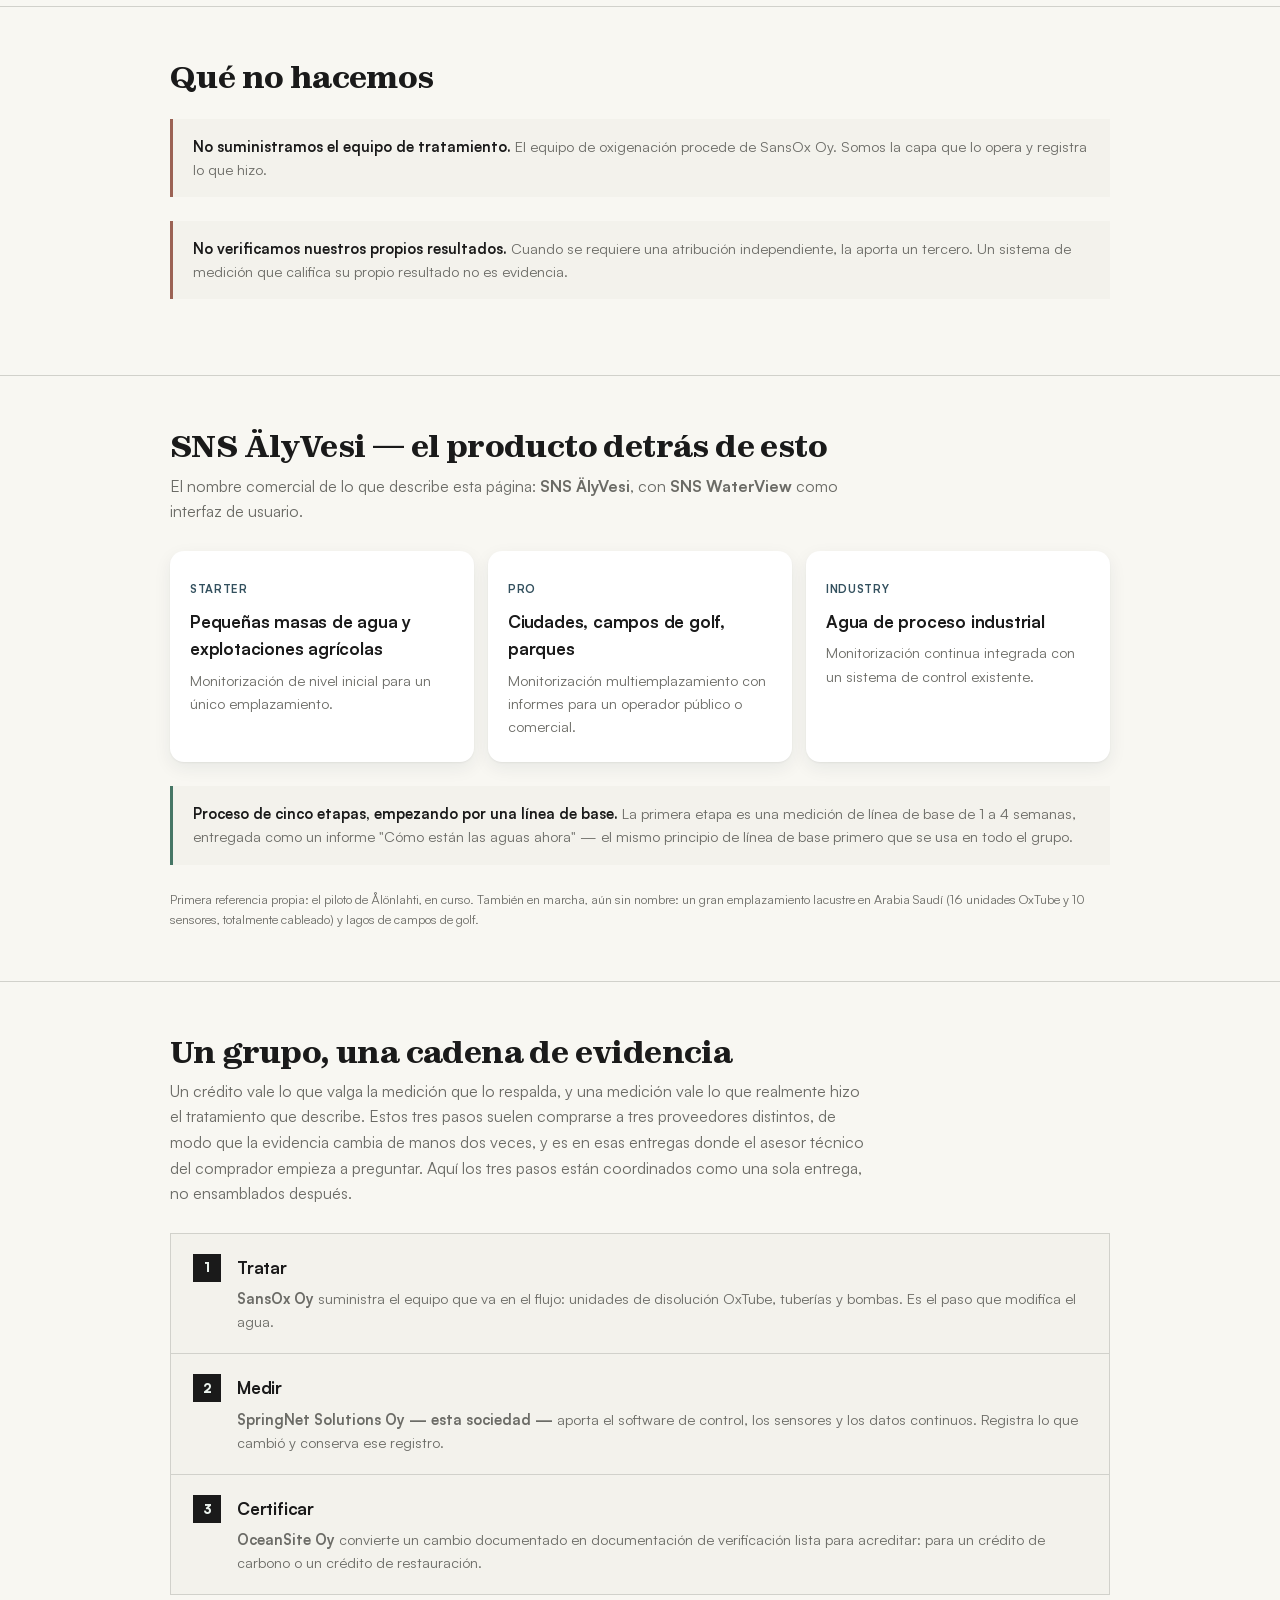
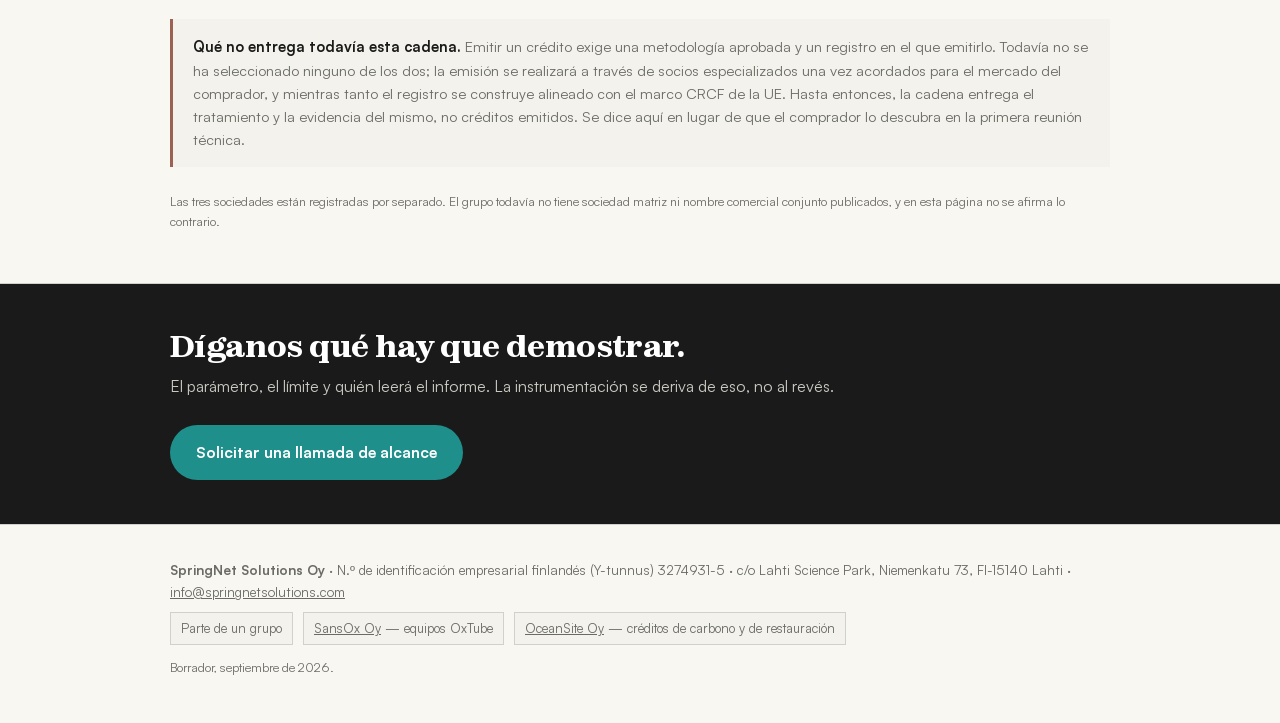
==== commit 27d4baeb: "Yleisesitys-PDF:n lisäykset (THL-testi, 0 kW -case, Madipur-data) + herokuva inline background-image" ====
--- a/es/index.html
+++ b/es/index.html
@@ -30,7 +30,7 @@
   </div>
 </header>
 <main id="main">
-<div class="wrap hero" style="--hero-img:url(../img/alonlahti_parainen.jpg)">
+<div class="wrap hero" style="background-image:linear-gradient(180deg,rgba(14,40,51,.72),rgba(14,40,51,.94) 75%),url(../assets/img/alonlahti_parainen.jpg)">
   <p class="kicker">Software de control &middot; sensores &middot; datos continuos del agua</p>
   <h1>El tratamiento cambia el agua. Solo la medición lo <em>demuestra</em>.</h1>
   <p class="lede">Una bomba puede instalarse en un día. Lo que lleva más tiempo, y lo que realmente se paga, es el registro que muestra que el agua es distinta después, y que siguió siéndolo. SpringNet construye esa capa: el software de control, los sensores y los datos continuos detrás de los proyectos de tratamiento de agua y de masas de agua.</p>
--- a/assets/css/theme-b.css
+++ b/assets/css/theme-b.css
@@ -25,7 +25,7 @@
 /* hero */
 .wrap.hero{position:relative;max-width:none;margin:0;color:#fff;
   padding-top:72px;padding-bottom:56px;
-  background:linear-gradient(180deg,rgba(14,40,51,.72),rgba(14,40,51,.94) 75%),var(--hero-img,none) center/cover,var(--navy)}
+  background-color:var(--navy);background-image:linear-gradient(180deg,rgba(14,40,51,.72),rgba(14,40,51,.94) 75%);background-size:cover;background-position:center}
 .wrap.hero>*{max-width:940px;margin-left:auto;margin-right:auto}
 .hero .kicker{color:var(--teal-light);border-bottom-color:rgba(255,255,255,.25)}
 .hero h1{color:#fff}
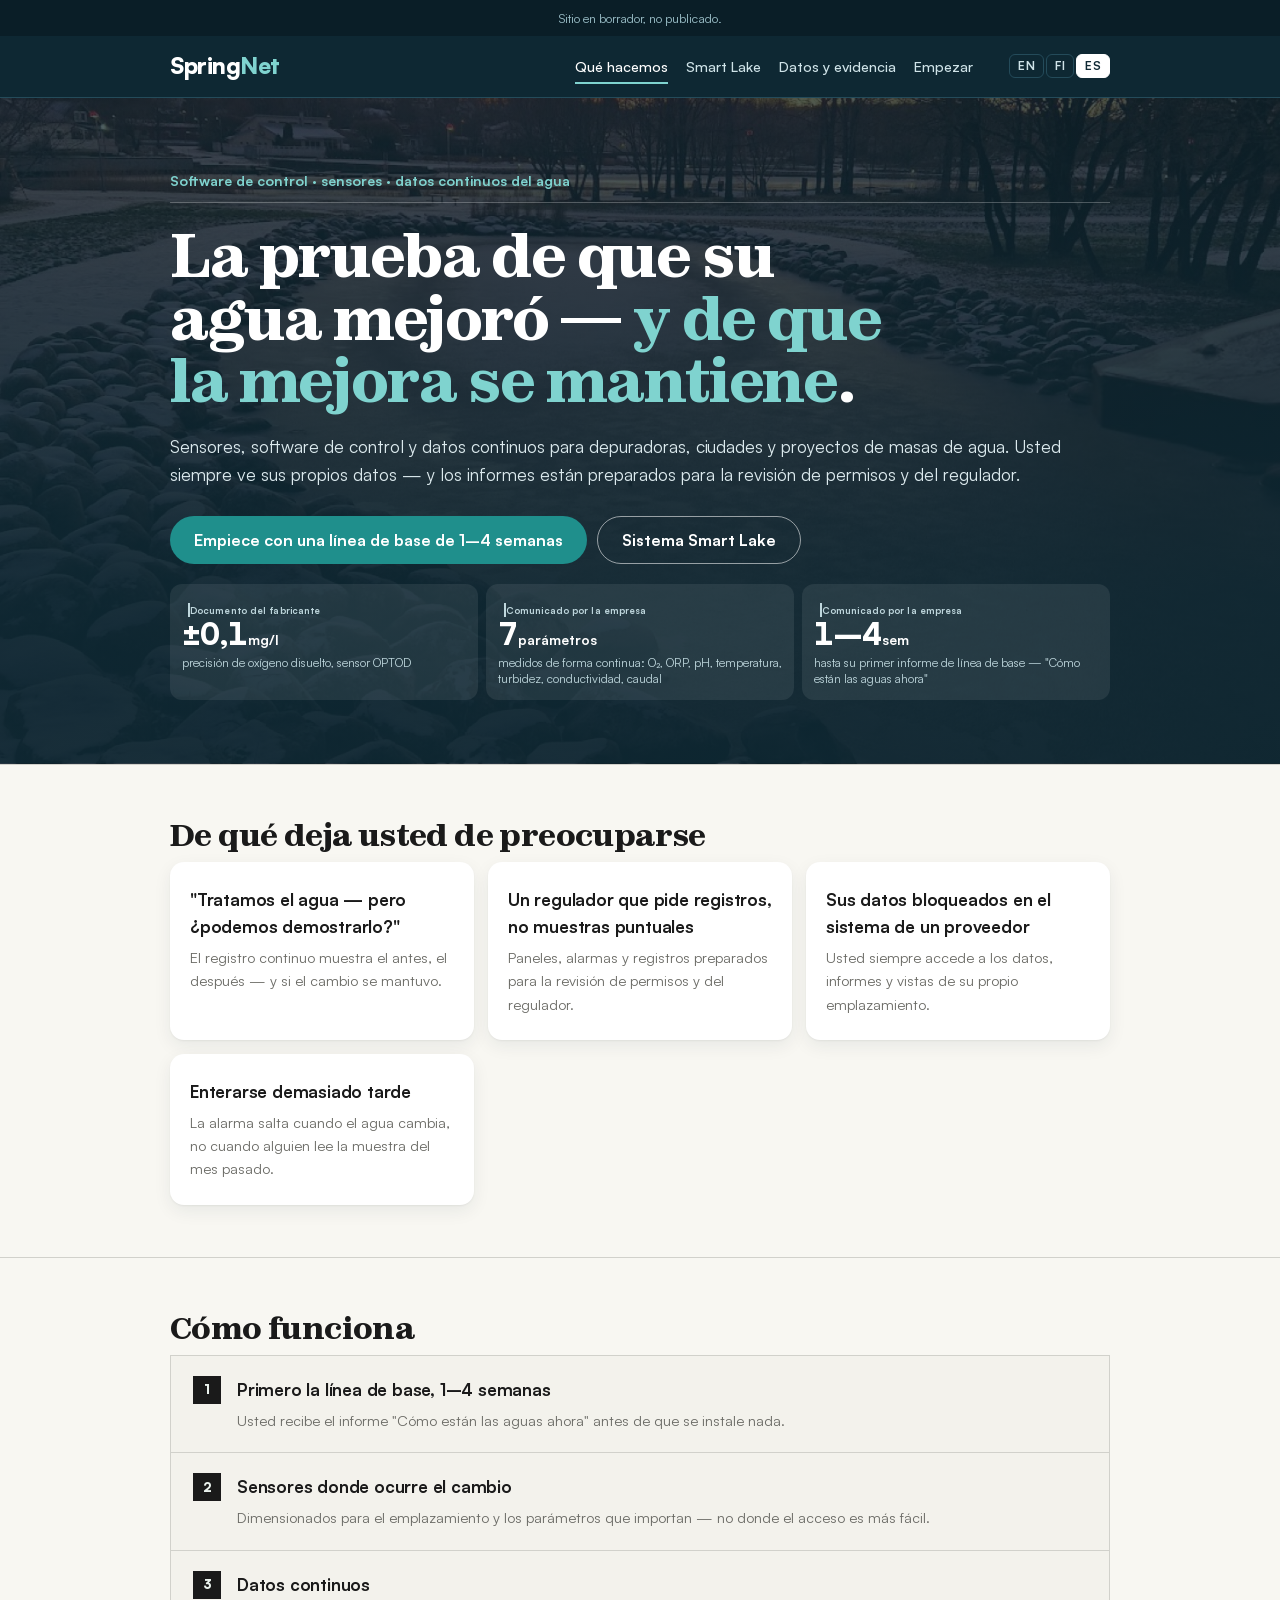
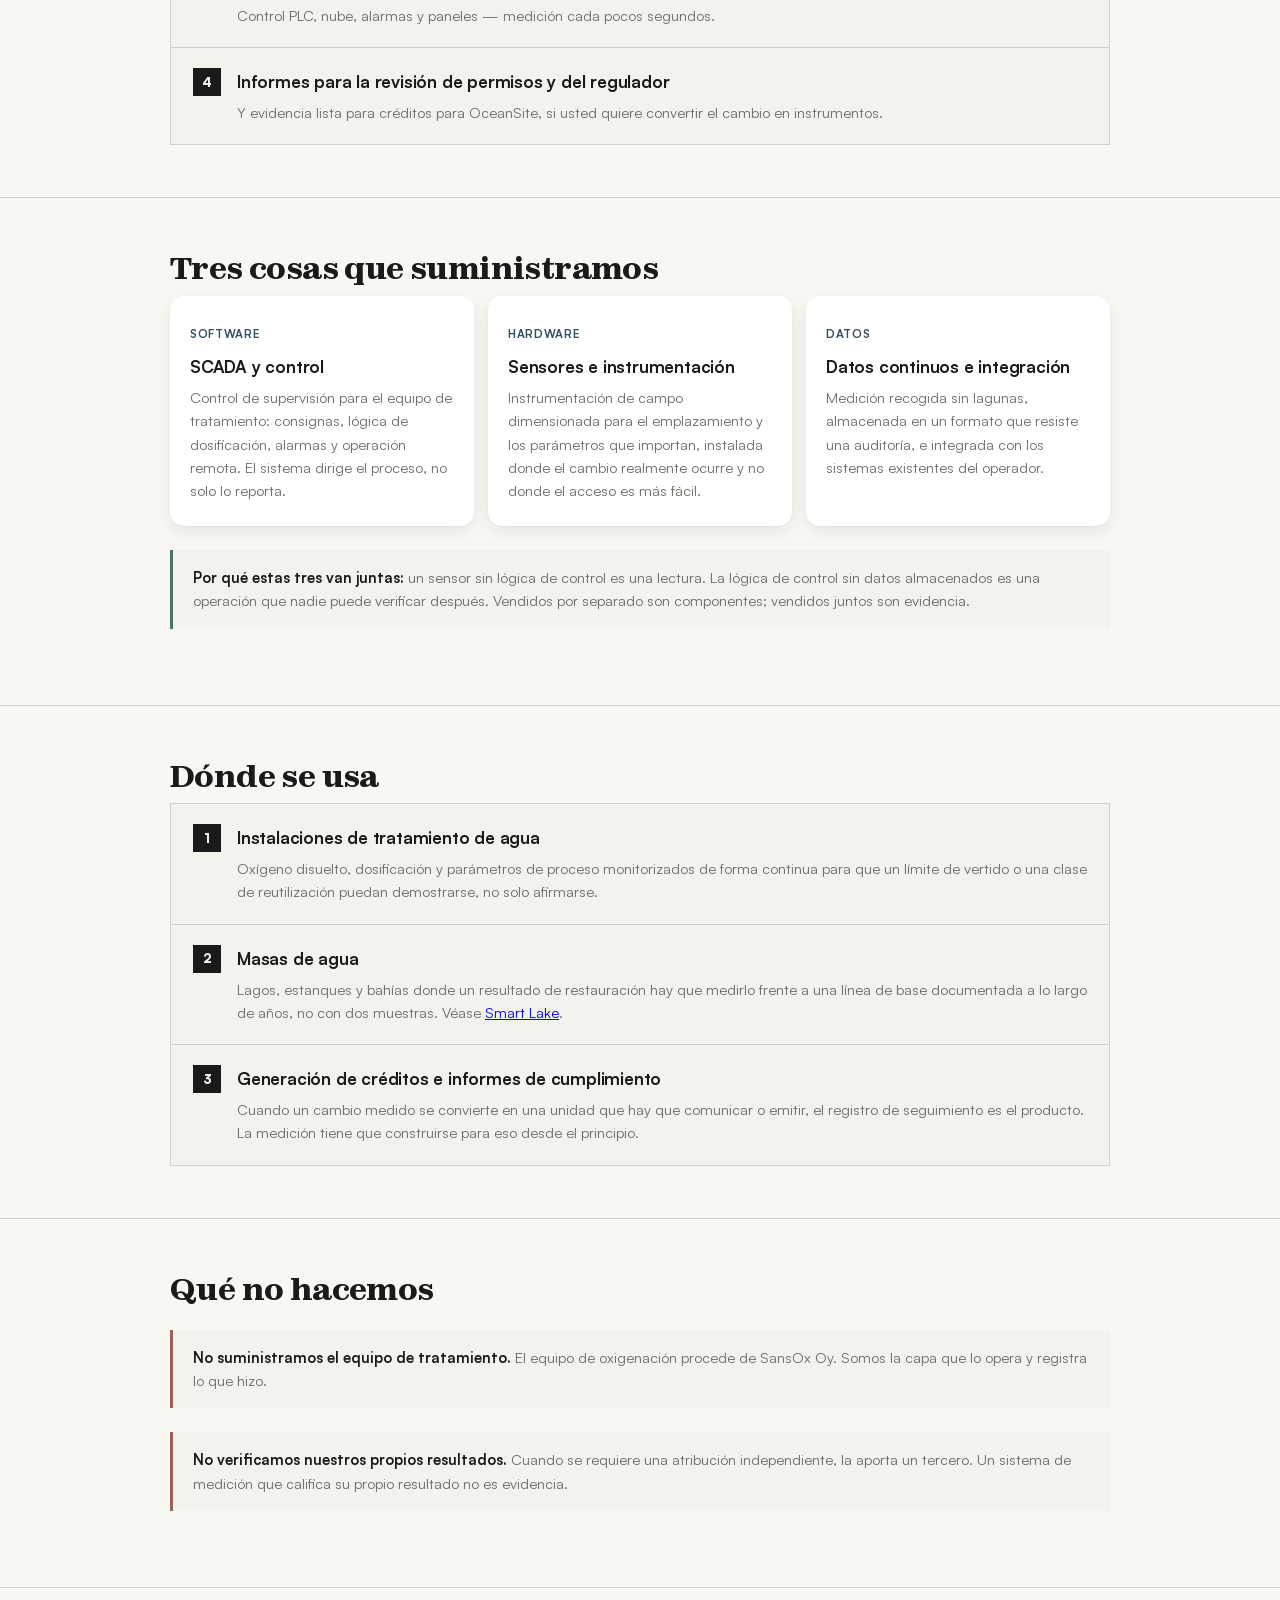
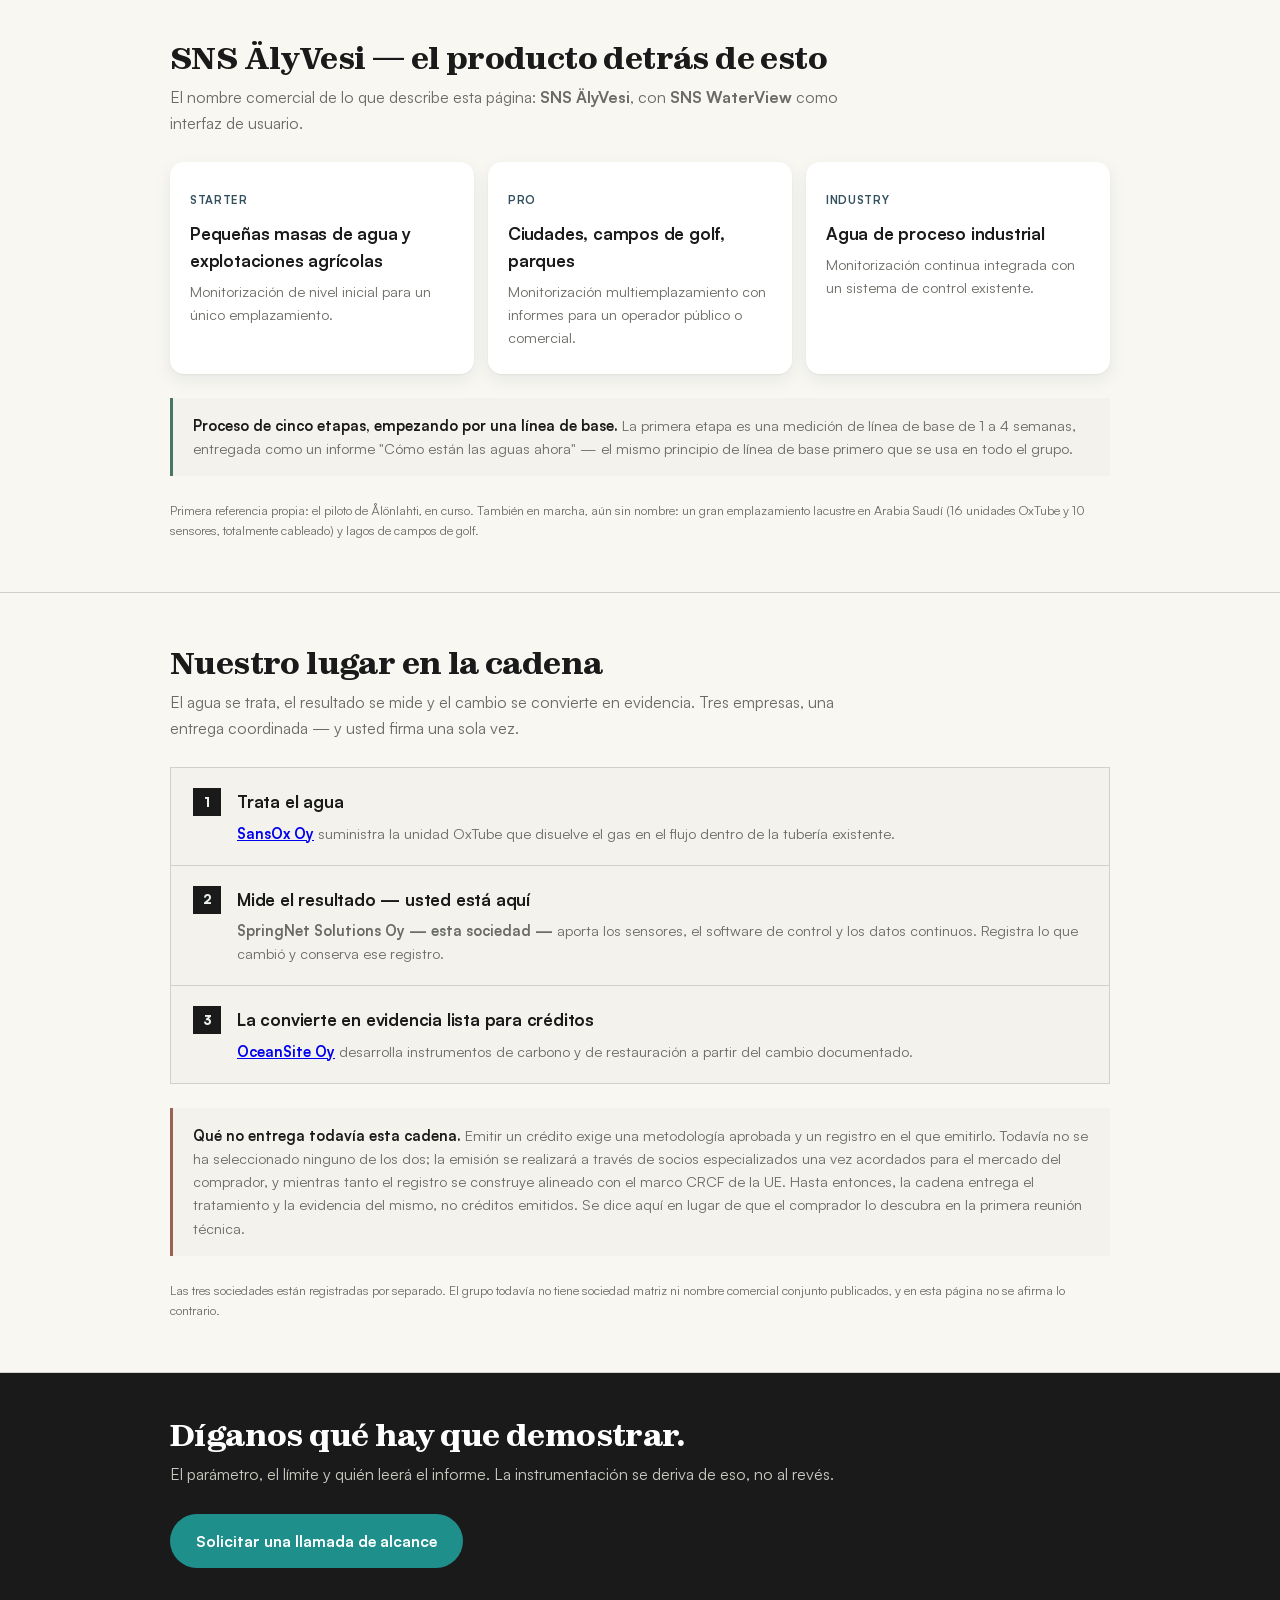
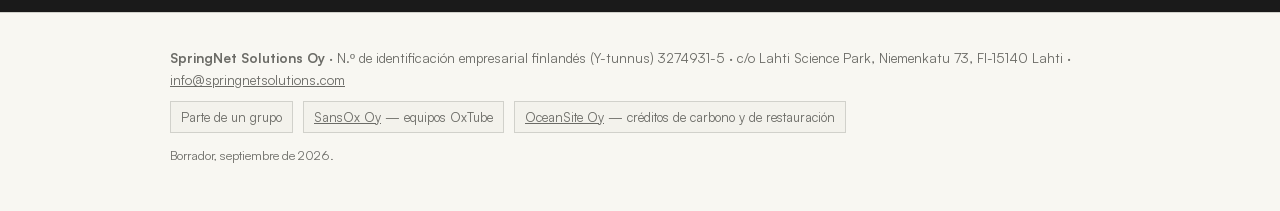
==== commit 8a1663ba: "Myyntitekstiuudistus julkaistu: ostajakieliset etusivut, luvut herossa, ketju-osio, Mitä emme väitä " ====
--- a/es/index.html
+++ b/es/index.html
@@ -32,10 +32,39 @@
 <main id="main">
 <div class="wrap hero" style="background-image:linear-gradient(180deg,rgba(14,40,51,.72),rgba(14,40,51,.94) 75%),url(../assets/img/alonlahti_parainen.jpg)">
   <p class="kicker">Software de control &middot; sensores &middot; datos continuos del agua</p>
-  <h1>El tratamiento cambia el agua. Solo la medición lo <em>demuestra</em>.</h1>
-  <p class="lede">Una bomba puede instalarse en un día. Lo que lleva más tiempo, y lo que realmente se paga, es el registro que muestra que el agua es distinta después, y que siguió siéndolo. SpringNet construye esa capa: el software de control, los sensores y los datos continuos detrás de los proyectos de tratamiento de agua y de masas de agua.</p>
-  <div class="herocta"><a class="p" href="contact.html">Solicitar una llamada de alcance</a><a class="s" href="smart-lake.html">Smart Lake</a></div>
+  <h1>La prueba de que su agua mejoró — <em>y de que la mejora se mantiene</em>.</h1>
+  <p class="lede">Sensores, software de control y datos continuos para depuradoras, ciudades y proyectos de masas de agua. Usted siempre ve sus propios datos — y los informes están preparados para la revisión de permisos y del regulador.</p>
+  <div class="herocta"><a class="p" href="contact.html">Empiece con una línea de base de 1–4 semanas</a><a class="s" href="smart-lake.html">Sistema Smart Lake</a></div>
+  <div class="numbers heronums">
+    <div class="num"><span class="prov prov-mfr">Documento del fabricante</span><b>&plusmn;0,1<small>mg/l</small></b><span>precisión de oxígeno disuelto, sensor OPTOD</span></div>
+    <div class="num"><span class="prov prov-own">Comunicado por la empresa</span><b>7<small>parámetros</small></b><span>medidos de forma continua: O&#8322;, ORP, pH, temperatura, turbidez, conductividad, caudal</span></div>
+    <div class="num"><span class="prov prov-own">Comunicado por la empresa</span><b>1&ndash;4<small>sem</small></b><span>hasta su primer informe de línea de base — "Cómo están las aguas ahora"</span></div>
+  </div>
 </div>
+
+<section>
+  <div class="wrap">
+    <h2>De qué deja usted de preocuparse</h2>
+    <div class="grid">
+      <div class="card"><h3>"Tratamos el agua — pero ¿podemos demostrarlo?"</h3><p>El registro continuo muestra el antes, el después — y si el cambio se mantuvo.</p></div>
+      <div class="card"><h3>Un regulador que pide registros, no muestras puntuales</h3><p>Paneles, alarmas y registros preparados para la revisión de permisos y del regulador.</p></div>
+      <div class="card"><h3>Sus datos bloqueados en el sistema de un proveedor</h3><p>Usted siempre accede a los datos, informes y vistas de su propio emplazamiento.</p></div>
+      <div class="card"><h3>Enterarse demasiado tarde</h3><p>La alarma salta cuando el agua cambia, no cuando alguien lee la muestra del mes pasado.</p></div>
+    </div>
+  </div>
+</section>
+
+<section>
+  <div class="wrap">
+    <h2>Cómo funciona</h2>
+    <div class="steps">
+      <div class="step"><div><h3>Primero la línea de base, 1–4 semanas</h3><p>Usted recibe el informe "Cómo están las aguas ahora" antes de que se instale nada.</p></div></div>
+      <div class="step"><div><h3>Sensores donde ocurre el cambio</h3><p>Dimensionados para el emplazamiento y los parámetros que importan — no donde el acceso es más fácil.</p></div></div>
+      <div class="step"><div><h3>Datos continuos</h3><p>Control PLC, nube, alarmas y paneles — medición cada pocos segundos.</p></div></div>
+      <div class="step"><div><h3>Informes para la revisión de permisos y del regulador</h3><p>Y evidencia lista para créditos para OceanSite, si usted quiere convertir el cambio en instrumentos.</p></div></div>
+    </div>
+  </div>
+</section>
 
 <section>
   <div class="wrap">
@@ -88,12 +117,12 @@
 <!-- ============ GROUP CHAIN ============ -->
 <section id="chain-of-evidence">
   <div class="wrap">
-    <h2>Un grupo, una cadena de evidencia</h2>
-    <p class="lead">Un crédito vale lo que valga la medición que lo respalda, y una medición vale lo que realmente hizo el tratamiento que describe. Estos tres pasos suelen comprarse a tres proveedores distintos, de modo que la evidencia cambia de manos dos veces, y es en esas entregas donde el asesor técnico del comprador empieza a preguntar. Aquí los tres pasos están coordinados como una sola entrega, no ensamblados después.</p>
+    <h2>Nuestro lugar en la cadena</h2>
+    <p class="lead">El agua se trata, el resultado se mide y el cambio se convierte en evidencia. Tres empresas, una entrega coordinada — y usted firma una sola vez.</p>
     <div class="steps">
-      <div class="step"><div><h3>Tratar</h3><p><b>SansOx Oy</b> suministra el equipo que va en el flujo: unidades de disolución OxTube, tuberías y bombas. Es el paso que modifica el agua.</p></div></div>
-      <div class="step"><div><h3>Medir</h3><p><b>SpringNet Solutions Oy — esta sociedad —</b> aporta el software de control, los sensores y los datos continuos. Registra lo que cambió y conserva ese registro.</p></div></div>
-      <div class="step"><div><h3>Certificar</h3><p><b>OceanSite Oy</b> convierte un cambio documentado en documentación de verificación lista para acreditar: para un crédito de carbono o un crédito de restauración.</p></div></div>
+      <div class="step"><div><h3>Trata el agua</h3><p><b><a href="https://buenosbandidos-pixel.github.io/sansox-demo/es/">SansOx Oy</a></b> suministra la unidad OxTube que disuelve el gas en el flujo dentro de la tubería existente.</p></div></div>
+      <div class="step"><div><h3>Mide el resultado — usted está aquí</h3><p><b>SpringNet Solutions Oy — esta sociedad —</b> aporta los sensores, el software de control y los datos continuos. Registra lo que cambió y conserva ese registro.</p></div></div>
+      <div class="step"><div><h3>La convierte en evidencia lista para créditos</h3><p><b><a href="https://buenosbandidos-pixel.github.io/oceansite-demo/es/">OceanSite Oy</a></b> desarrolla instrumentos de carbono y de restauración a partir del cambio documentado.</p></div></div>
     </div>
     <div class="note"><b>Qué no entrega todavía esta cadena.</b> Emitir un crédito exige una metodología aprobada y un registro en el que emitirlo. Todavía no se ha seleccionado ninguno de los dos; la emisión se realizará a través de socios especializados una vez acordados para el mercado del comprador, y mientras tanto el registro se construye alineado con el marco CRCF de la UE. Hasta entonces, la cadena entrega el tratamiento y la evidencia del mismo, no créditos emitidos. Se dice aquí en lugar de que el comprador lo descubra en la primera reunión técnica.</div>
     <p class="src">Las tres sociedades están registradas por separado. El grupo todavía no tiene sociedad matriz ni nombre comercial conjunto publicados, y en esta página no se afirma lo contrario.</p>
--- a/assets/css/theme-b.css
+++ b/assets/css/theme-b.css
@@ -70,3 +70,27 @@
 @media (min-width:641px){
   .lang{margin-left:14px}
 }
+
+/* 5 s -testi 2026-09-27: luvut heron sisään kompaktina 3 sarakkeen nauhana,
+   mobiilissa tiiviimpi ensinäkymä (otsikko+alaotsikko+painike+luvut < 664 px) */
+.hero .numbers{margin-top:20px;grid-template-columns:repeat(3,1fr);gap:8px}
+.hero .num{background:rgba(255,255,255,.08);border-radius:12px;padding:12px 12px}
+.hero .num b{font-size:clamp(20px,3vw,30px);letter-spacing:-1px;color:#fff}
+.hero .num span{color:#BFD7DD;font-size:12px;margin-top:6px;line-height:1.35}
+.hero .num .prov{font-size:9.5px;padding:2px 6px}
+.hero .num a{color:var(--teal-light)}
+@media (max-width:640px){
+  .wrap.hero{padding-top:28px;padding-bottom:26px}
+  .hero .kicker{display:none}
+  .hero h1{font-size:clamp(25px,7.4vw,34px);line-height:1.08}
+  :lang(fi) .hero h1{font-size:clamp(23px,6.8vw,32px)}
+  .hero .lede{font-size:15px;line-height:1.5;margin-top:10px}
+  .herocta{margin-top:14px;flex-wrap:nowrap;gap:8px}
+  .herocta a{flex:1 1 0;min-height:44px;padding:6px 10px;font-size:13.5px;line-height:1.15;text-align:center}
+  .hero .numbers{margin-top:14px;gap:6px}
+  .hero .num{padding:9px 8px}
+  .hero .num b{font-size:19px;letter-spacing:-.5px}
+  .hero .num span{font-size:12px;margin-top:4px;line-height:1.3}
+  .hero .num .prov{font-size:11px;padding:1px 5px;line-height:1.25}
+  .hero .num b small{font-size:11px}
+}
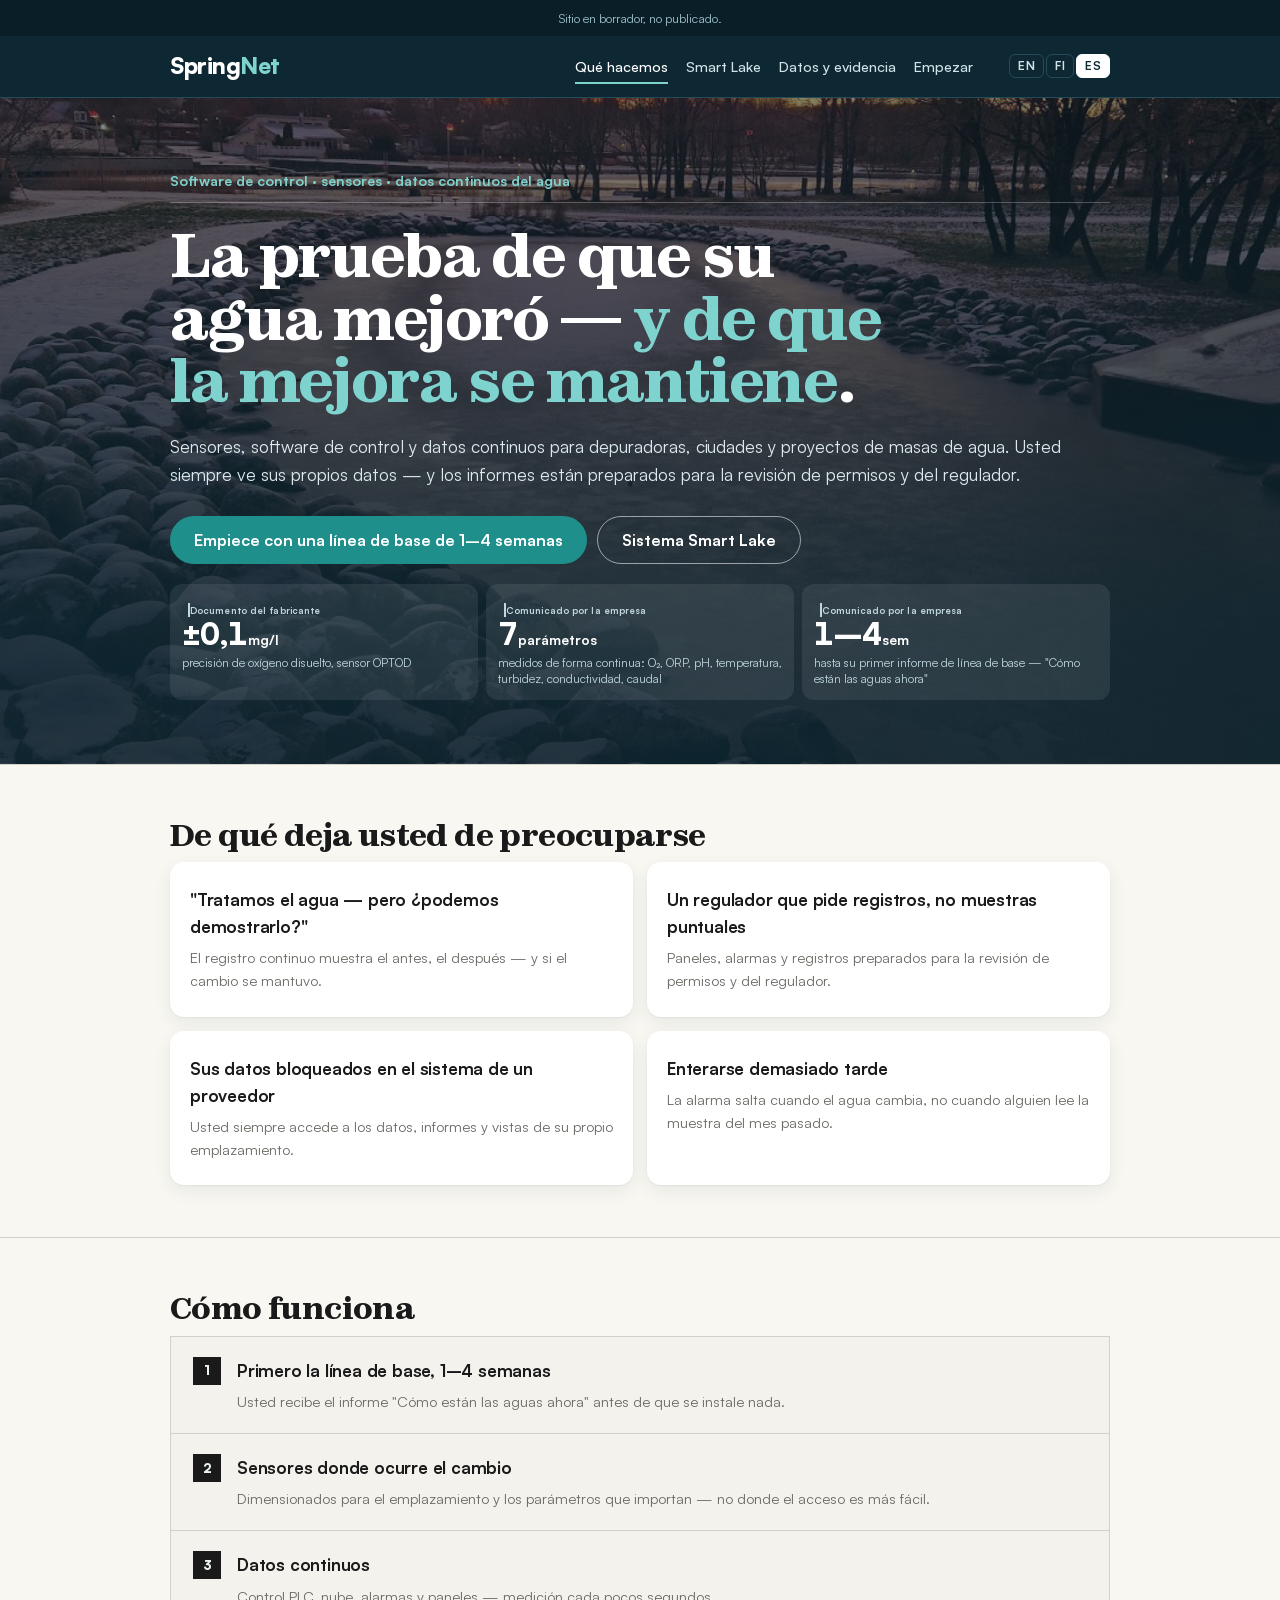
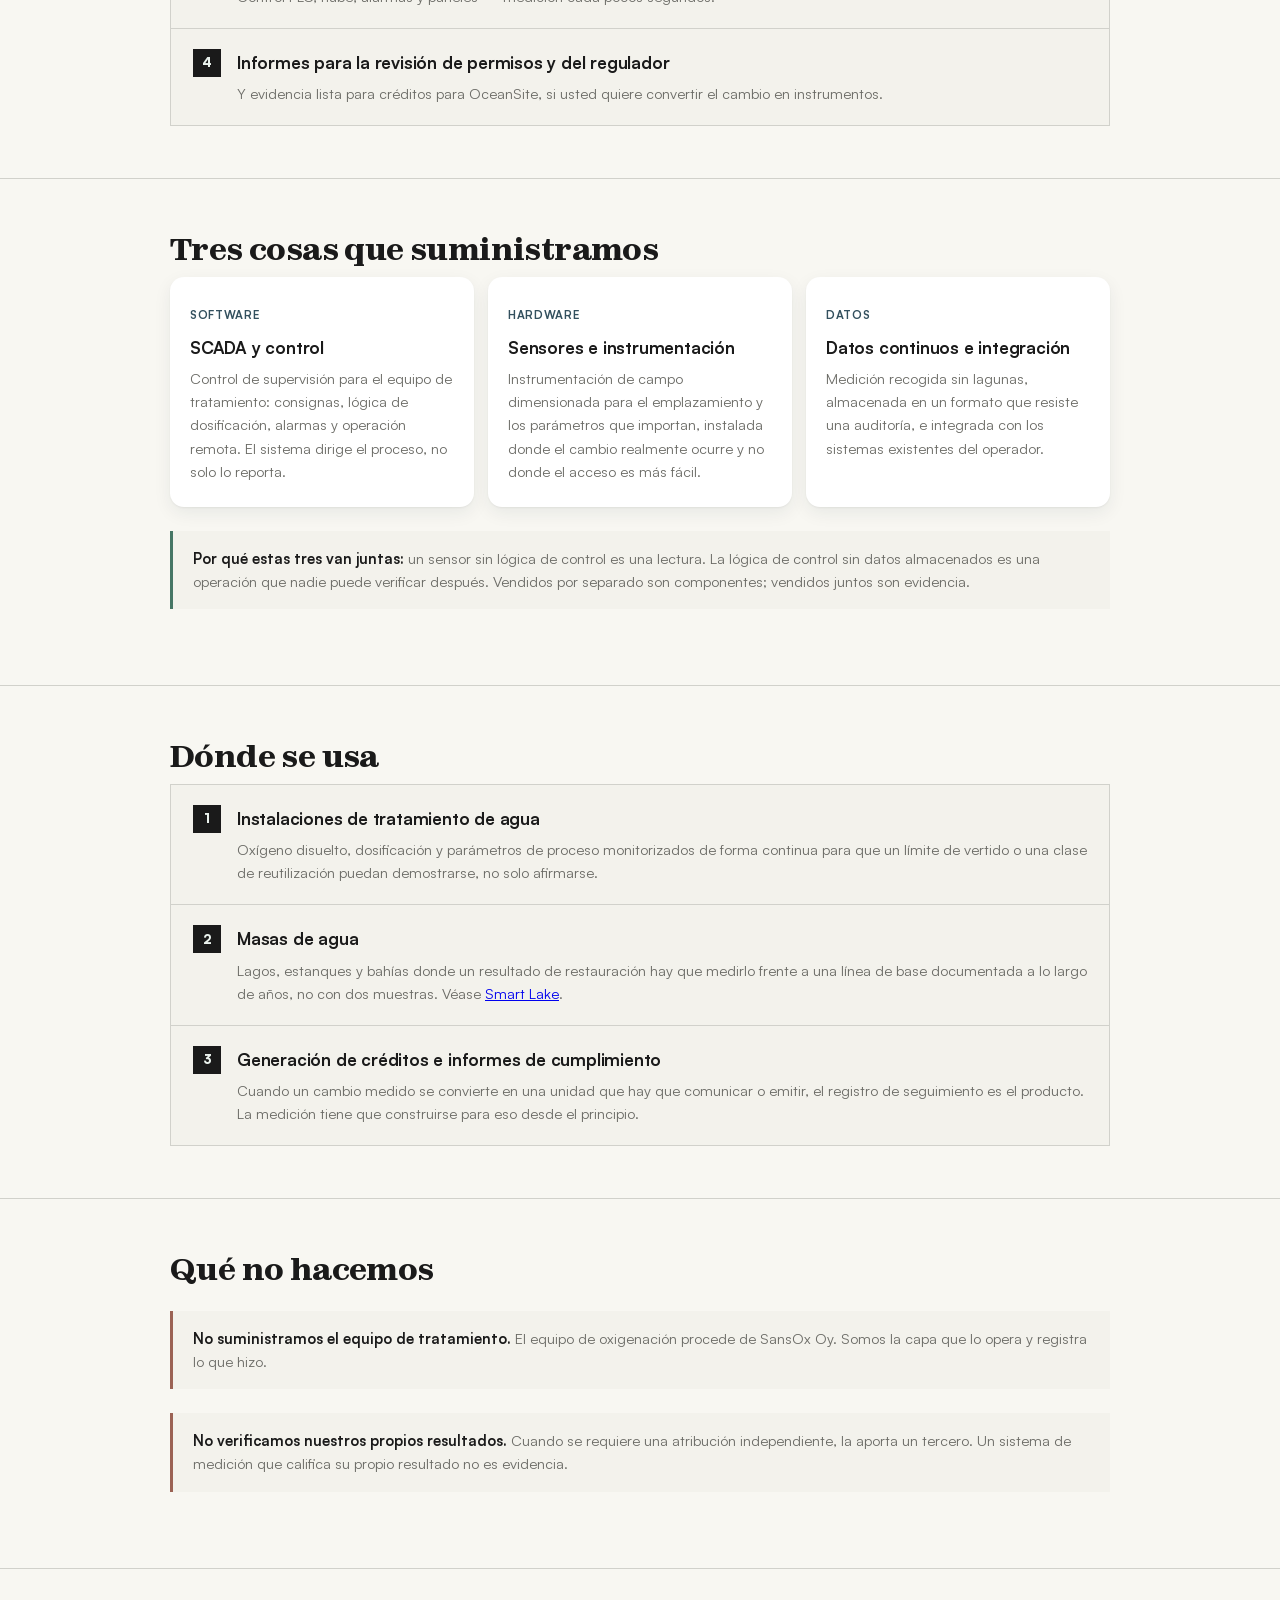
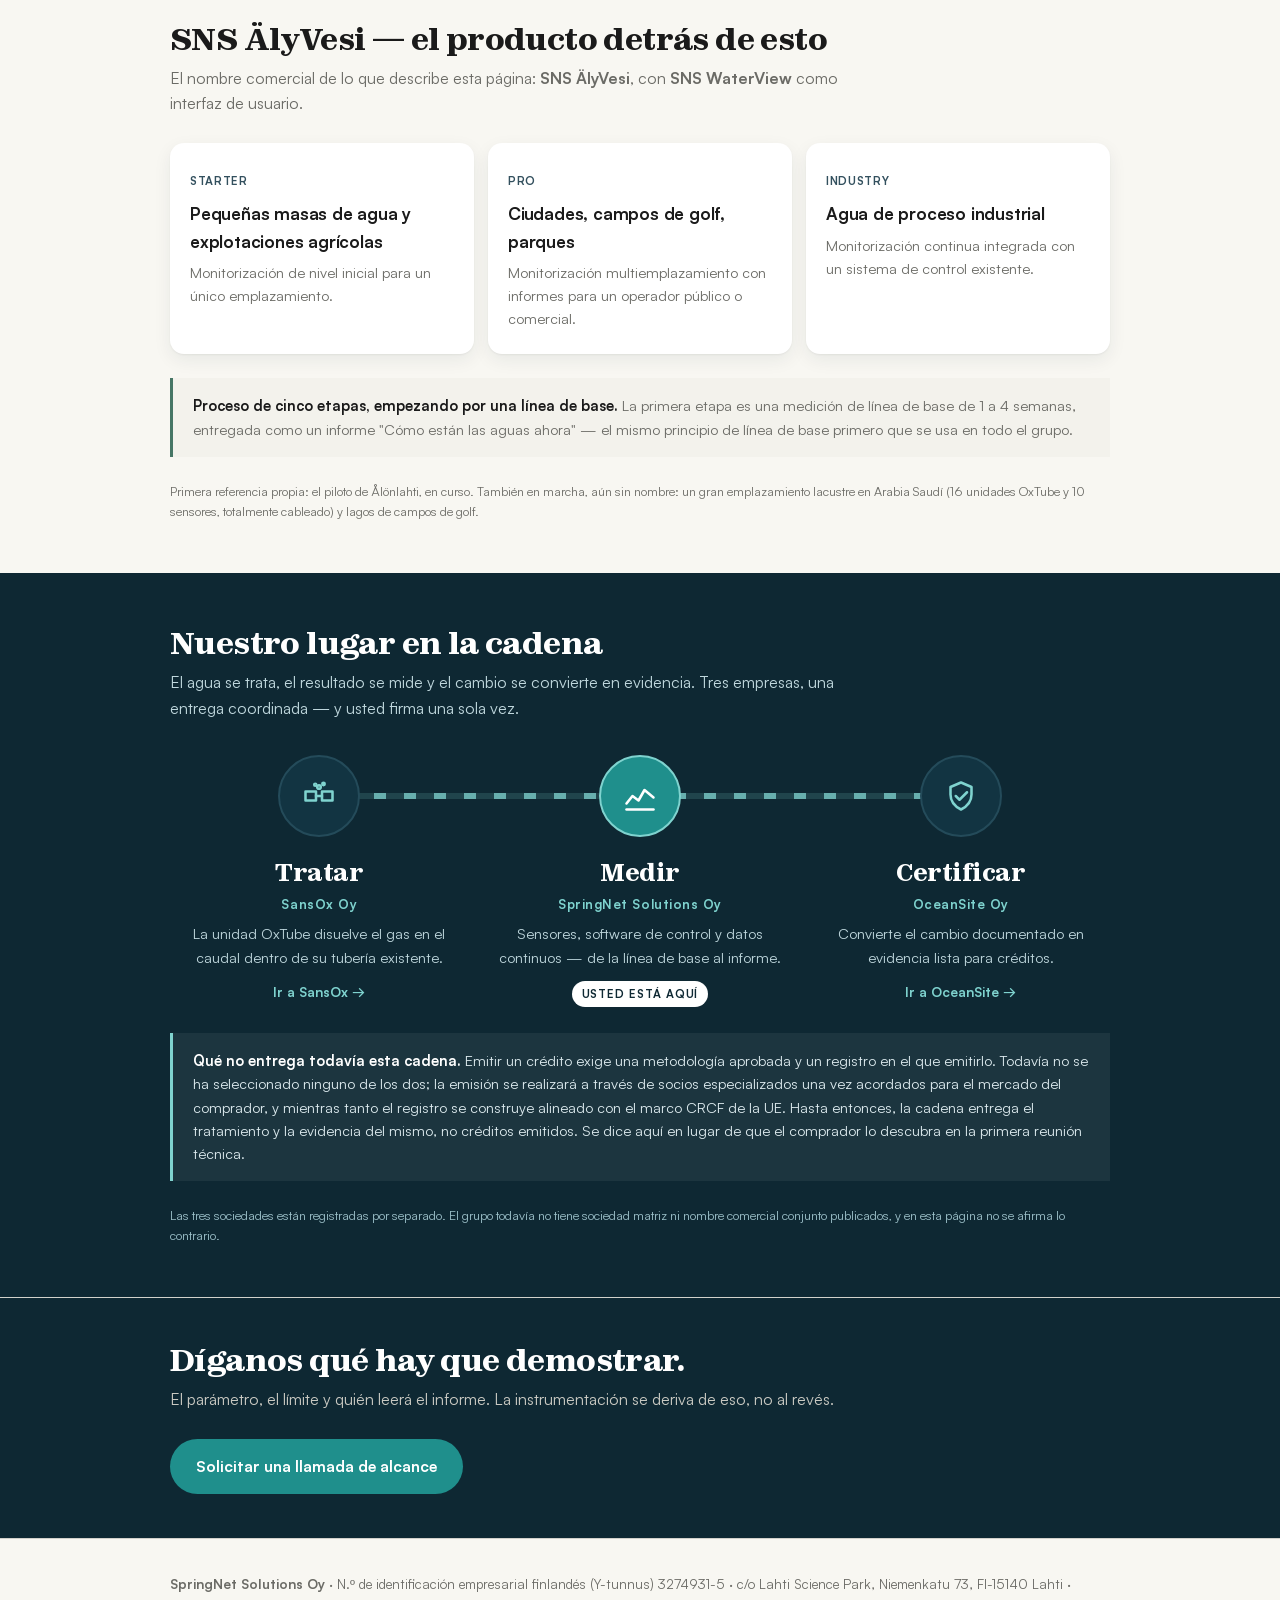
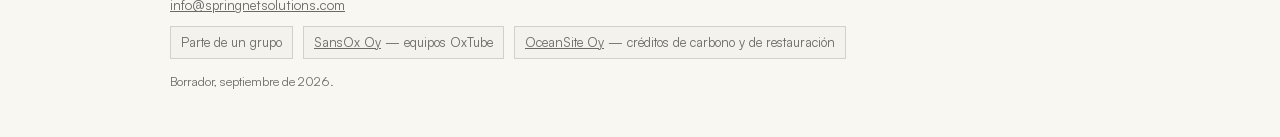
==== commit 364d6426: "Wow A+B: kuplat heroon (wow.js, reduced-motion kunnioitettu) + animoitu ketjukaavio (.flow, 3 asemaa" ====
--- a/es/index.html
+++ b/es/index.html
@@ -8,6 +8,7 @@
 <meta name="description" content="Software SCADA, sensores y datos continuos para el tratamiento de agua y el seguimiento de masas de agua.">
 <link rel="stylesheet" href="../assets/css/site.css">
 <link rel="stylesheet" href="../assets/css/theme-b.css">
+<link rel="stylesheet" href="../assets/css/wow.css">
 <link rel="alternate" hreflang="en" href="../index.html">
 <link rel="alternate" hreflang="fi" href="../fi/index.html">
 <link rel="alternate" hreflang="es" href="index.html">
@@ -119,10 +120,11 @@
   <div class="wrap">
     <h2>Nuestro lugar en la cadena</h2>
     <p class="lead">El agua se trata, el resultado se mide y el cambio se convierte en evidencia. Tres empresas, una entrega coordinada — y usted firma una sola vez.</p>
-    <div class="steps">
-      <div class="step"><div><h3>Trata el agua</h3><p><b><a href="https://buenosbandidos-pixel.github.io/sansox-demo/es/">SansOx Oy</a></b> suministra la unidad OxTube que disuelve el gas en el flujo dentro de la tubería existente.</p></div></div>
-      <div class="step"><div><h3>Mide el resultado — usted está aquí</h3><p><b>SpringNet Solutions Oy — esta sociedad —</b> aporta los sensores, el software de control y los datos continuos. Registra lo que cambió y conserva ese registro.</p></div></div>
-      <div class="step"><div><h3>La convierte en evidencia lista para créditos</h3><p><b><a href="https://buenosbandidos-pixel.github.io/oceansite-demo/es/">OceanSite Oy</a></b> desarrolla instrumentos de carbono y de restauración a partir del cambio documentado.</p></div></div>
+    <div class="flow">
+      <div class="flow-pipe" aria-hidden="true"><b></b><b></b><b></b></div>
+      <a class="station" href="https://buenosbandidos-pixel.github.io/sansox-demo/es/"><span class="st-ring"><svg viewBox="0 0 24 24" fill="none" stroke="currentColor" stroke-width="1.7" stroke-linecap="round" stroke-linejoin="round" aria-hidden="true"><path d="M3 9h7v6H3zM14 9h7v6h-7z"/><path d="M10 12h4"/><circle cx="12" cy="6" r="1.2"/><circle cx="15" cy="4" r=".8"/><circle cx="9.5" cy="4.5" r=".7"/></svg></span><span class="st-verb">Tratar</span><span class="st-co">SansOx Oy</span><p>La unidad OxTube disuelve el gas en el caudal dentro de su tubería existente.</p><span class="st-go">Ir a SansOx &rarr;</span></a>
+      <div class="station here"><span class="st-ring"><svg viewBox="0 0 24 24" fill="none" stroke="currentColor" stroke-width="1.7" stroke-linecap="round" stroke-linejoin="round" aria-hidden="true"><path d="M3 17l4-5 4 3 4-7 6 5"/><path d="M3 21h18"/></svg></span><span class="st-verb">Medir</span><span class="st-co">SpringNet Solutions Oy</span><p>Sensores, software de control y datos continuos &mdash; de la línea de base al informe.</p><span class="st-here">Usted está aquí</span></div>
+      <a class="station" href="https://buenosbandidos-pixel.github.io/oceansite-demo/es/"><span class="st-ring"><svg viewBox="0 0 24 24" fill="none" stroke="currentColor" stroke-width="1.7" stroke-linecap="round" stroke-linejoin="round" aria-hidden="true"><path d="M12 3l7 3v5c0 4.5-3 8-7 10-4-2-7-5.5-7-10V6z"/><path d="M8.5 12l2.5 2.5L16 9.5"/></svg></span><span class="st-verb">Certificar</span><span class="st-co">OceanSite Oy</span><p>Convierte el cambio documentado en evidencia lista para créditos.</p><span class="st-go">Ir a OceanSite &rarr;</span></a>
     </div>
     <div class="note"><b>Qué no entrega todavía esta cadena.</b> Emitir un crédito exige una metodología aprobada y un registro en el que emitirlo. Todavía no se ha seleccionado ninguno de los dos; la emisión se realizará a través de socios especializados una vez acordados para el mercado del comprador, y mientras tanto el registro se construye alineado con el marco CRCF de la UE. Hasta entonces, la cadena entrega el tratamiento y la evidencia del mismo, no créditos emitidos. Se dice aquí en lugar de que el comprador lo descubra en la primera reunión técnica.</div>
     <p class="src">Las tres sociedades están registradas por separado. El grupo todavía no tiene sociedad matriz ni nombre comercial conjunto publicados, y en esta página no se afirma lo contrario.</p>
@@ -142,4 +144,5 @@
   </div>
 </footer>
 <script src="../assets/js/menu.js" defer></script>
+<script src="../assets/js/wow.js" defer></script>
 </body></html>
--- a/assets/css/theme-b.css
+++ b/assets/css/theme-b.css
@@ -90,7 +90,7 @@
   .hero .numbers{margin-top:14px;gap:6px}
   .hero .num{padding:9px 8px}
   .hero .num b{font-size:19px;letter-spacing:-.5px}
-  .hero .num span{font-size:12px;margin-top:4px;line-height:1.3}
+  .hero .num span{font-size:12px;margin-top:4px;line-height:1.3;hyphens:auto;-webkit-hyphens:auto;overflow-wrap:anywhere}
   .hero .num .prov{font-size:11px;padding:1px 5px;line-height:1.25}
   .hero .num b small{font-size:11px}
 }
--- a/assets/css/wow.css
+++ b/assets/css/wow.css
@@ -0,0 +1,78 @@
+/* WOW 2026-09-27 (Cowork): A = kuplat heron taustalla, B = virtaava ketjukaavio */
+
+/* ---------- A: kuplat ---------- */
+.wrap.hero{overflow:hidden;isolation:isolate}
+.hero>*{position:relative;z-index:1}
+.hero .bubbles{position:absolute;inset:0;z-index:0;pointer-events:none;max-width:none;margin:0}
+.bubbles i{position:absolute;bottom:-40px;border-radius:50%;
+  background:radial-gradient(circle at 32% 30%,rgba(255,255,255,.55),rgba(127,211,207,.18) 45%,rgba(127,211,207,.05) 70%);
+  border:1px solid rgba(190,240,236,.28);
+  animation:rise var(--d,14s) linear var(--w,0s) infinite;opacity:0}
+@keyframes rise{
+  0%{transform:translate(0,0) scale(.7);opacity:0}
+  10%{opacity:var(--o,.55)}
+  50%{transform:translate(var(--s,14px),-55vh) scale(1)}
+  90%{opacity:var(--o,.55)}
+  100%{transform:translate(calc(var(--s,14px)*-1),-110vh) scale(1.08);opacity:0}}
+
+/* ---------- B: ketju ---------- */
+#chain-of-evidence{background:var(--navy);color:#DCEAEE;border-top:0}
+#chain-of-evidence h2{color:#fff}
+#chain-of-evidence .lead{color:#BFD7DD}
+#chain-of-evidence .note{background:rgba(255,255,255,.06);color:#DCEAEE;border-left-color:var(--teal-light)}
+#chain-of-evidence .src,#chain-of-evidence .src a{color:#9FC3CC}
+.flow{position:relative;display:grid;grid-template-columns:repeat(3,1fr);gap:22px;margin:34px 0 26px}
+.flow-pipe{position:absolute;left:16.6%;right:16.6%;top:38px;height:6px;border-radius:6px;overflow:hidden;
+  background:rgba(127,211,207,.16)}
+.flow-pipe::before{content:"";position:absolute;inset:0;
+  background:repeating-linear-gradient(90deg,transparent 0 18px,rgba(127,211,207,.75) 18px 30px);
+  animation:flowx 1.6s linear infinite}
+@keyframes flowx{to{transform:translateX(30px)}}
+.flow-pipe b{position:absolute;top:50%;width:10px;height:10px;margin-top:-5px;border-radius:50%;
+  background:#fff;box-shadow:0 0 12px 3px rgba(127,211,207,.9);animation:dotx 4.5s cubic-bezier(.45,0,.55,1) infinite}
+.flow-pipe b:nth-child(2){animation-delay:1.5s}.flow-pipe b:nth-child(3){animation-delay:3s}
+@keyframes dotx{0%{left:-2%;opacity:0}8%{opacity:1}92%{opacity:1}100%{left:100%;opacity:0}}
+.station{position:relative;display:flex;flex-direction:column;align-items:center;text-align:center;
+  text-decoration:none;color:inherit;padding:0 6px}
+.st-ring{width:82px;height:82px;border-radius:50%;display:grid;place-items:center;
+  background:var(--navy-2);border:2px solid var(--navy-line);color:var(--teal-light);position:relative;z-index:1;
+  transition:transform .25s,border-color .25s}
+.st-ring svg{width:36px;height:36px}
+.station:hover .st-ring{transform:translateY(-3px);border-color:var(--teal-light)}
+.station.here .st-ring{background:var(--teal);border-color:var(--teal-light);color:#fff;
+  box-shadow:0 0 0 0 rgba(127,211,207,.6);animation:pulse 2.4s ease-out infinite}
+@keyframes pulse{0%{box-shadow:0 0 0 0 rgba(127,211,207,.55)}80%,100%{box-shadow:0 0 0 18px rgba(127,211,207,0)}}
+.st-verb{margin-top:16px;font-family:'Zodiak',Georgia,serif;font-size:24px;font-weight:800;color:#fff;letter-spacing:-.5px}
+.st-co{margin-top:2px;font-size:13px;font-weight:700;letter-spacing:.04em;color:var(--teal-light)}
+.station p{margin-top:8px;font-size:14.5px;color:#BFD7DD;max-width:30ch}
+.st-here{margin-top:12px;font-size:11.5px;font-weight:700;letter-spacing:.08em;text-transform:uppercase;
+  background:#fff;color:var(--navy);padding:4px 10px;border-radius:999px}
+.st-go{margin-top:12px;font-size:13.5px;font-weight:700;color:var(--teal-light)}
+.station:hover .st-go{text-decoration:underline}
+
+@media (max-width:640px){
+  .flow{grid-template-columns:1fr;gap:26px;margin:26px 0 22px}
+  .flow-pipe{left:38px;right:auto;top:40px;bottom:40px;width:6px;height:auto}
+  .flow-pipe::before{background:repeating-linear-gradient(180deg,transparent 0 18px,rgba(127,211,207,.75) 18px 30px);animation:flowy 1.6s linear infinite}
+  @keyframes flowy{to{transform:translateY(30px)}}
+  .flow-pipe b{left:50%;margin-left:-5px;animation-name:doty}
+  @keyframes doty{0%{top:-2%;opacity:0}8%{opacity:1}92%{opacity:1}100%{top:100%;opacity:0}}
+  .station{display:grid;grid-template-columns:82px 1fr;column-gap:16px;align-items:start;text-align:left;padding:0}
+  .st-ring{grid-row:1/6;width:76px;height:76px;margin-left:3px}
+  .st-verb{margin-top:4px;font-size:22px}
+  .station p{max-width:none;font-size:14px}
+  .st-here,.st-go{justify-self:start}
+}
+
+/* ---------- design-korjaukset ---------- */
+.cta{background:var(--navy)}
+@media (min-width:641px){
+  .wrap.hero[style*="assets/img"]{background-image:linear-gradient(180deg,rgba(14,40,51,.5),rgba(14,40,51,.88) 80%),url(../img/alonlahti_parainen.jpg)!important}
+  div.grid:has(> .card:nth-child(4):last-child){grid-template-columns:repeat(2,1fr)}
+}
+
+@media (prefers-reduced-motion:reduce){
+  .bubbles,.flow-pipe b{display:none}
+  .flow-pipe::before,.station.here .st-ring{animation:none}
+}
+#chain-of-evidence .note b{color:#fff}
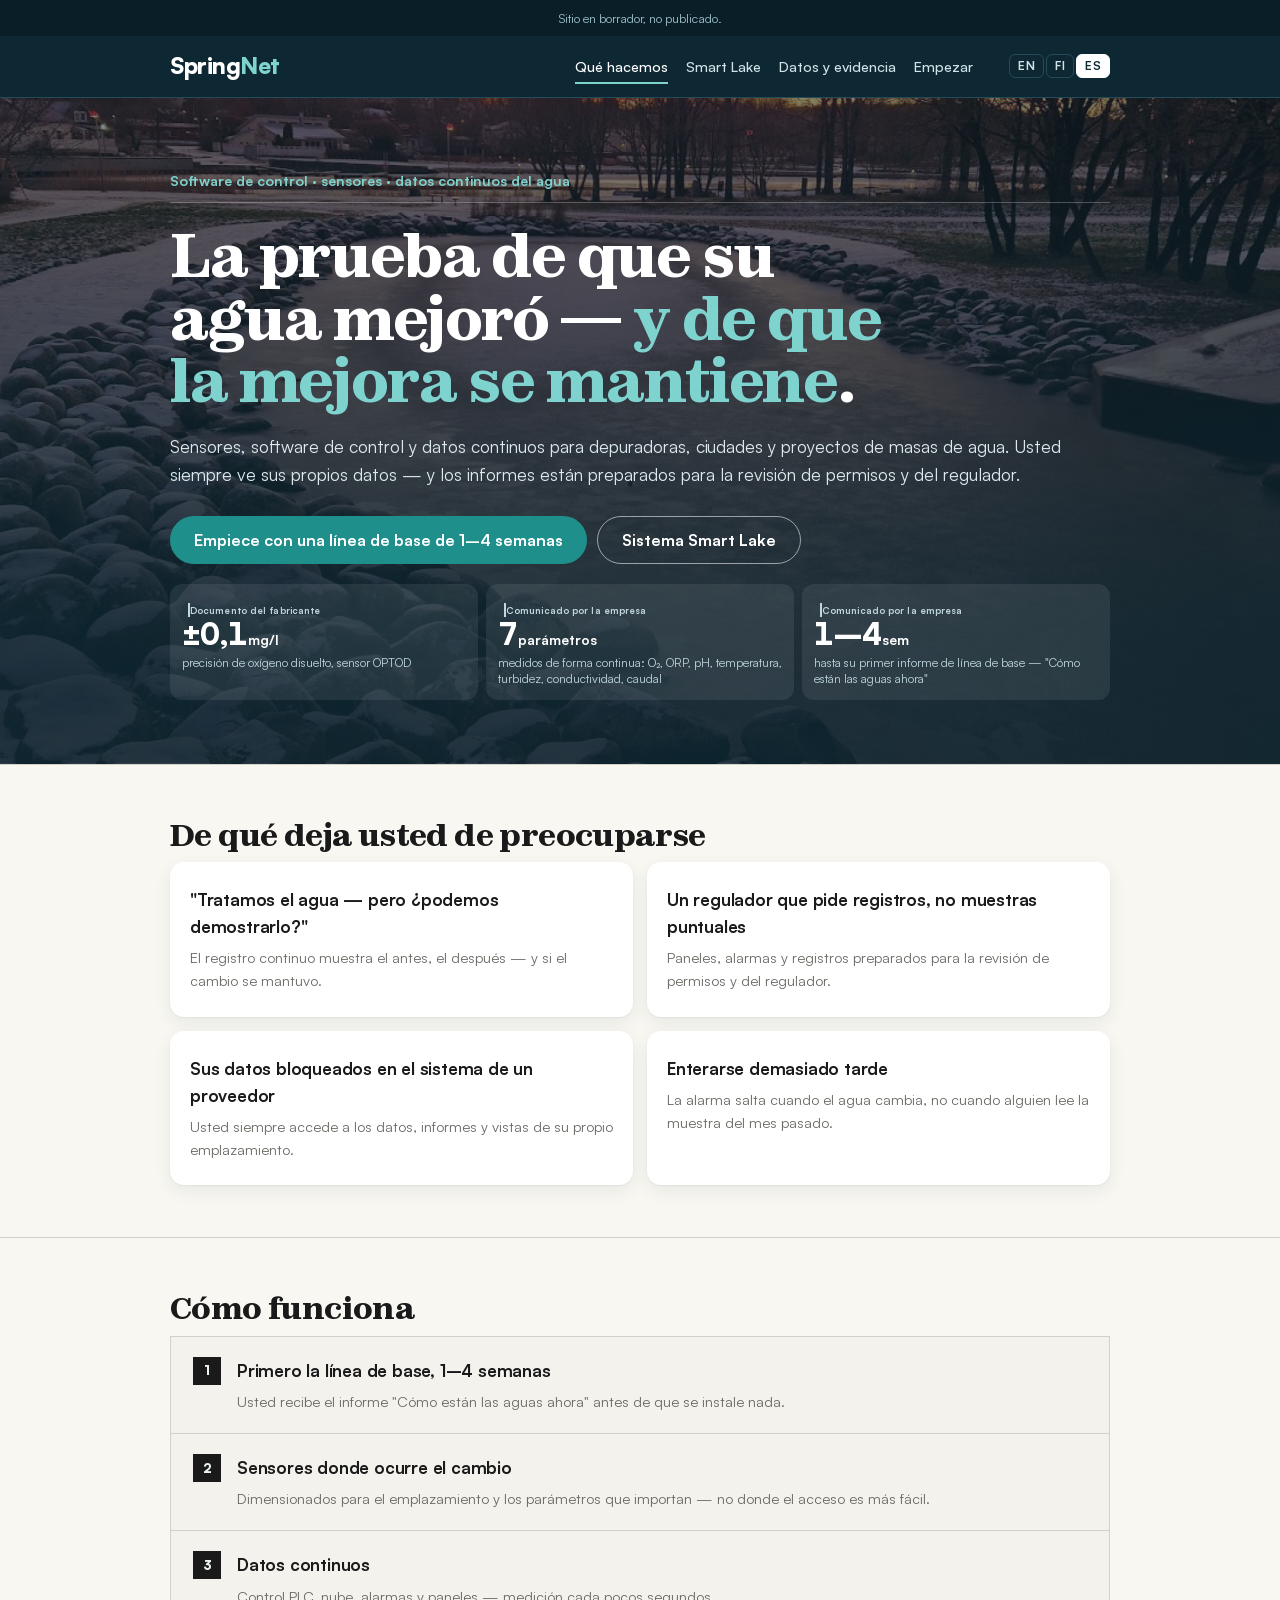
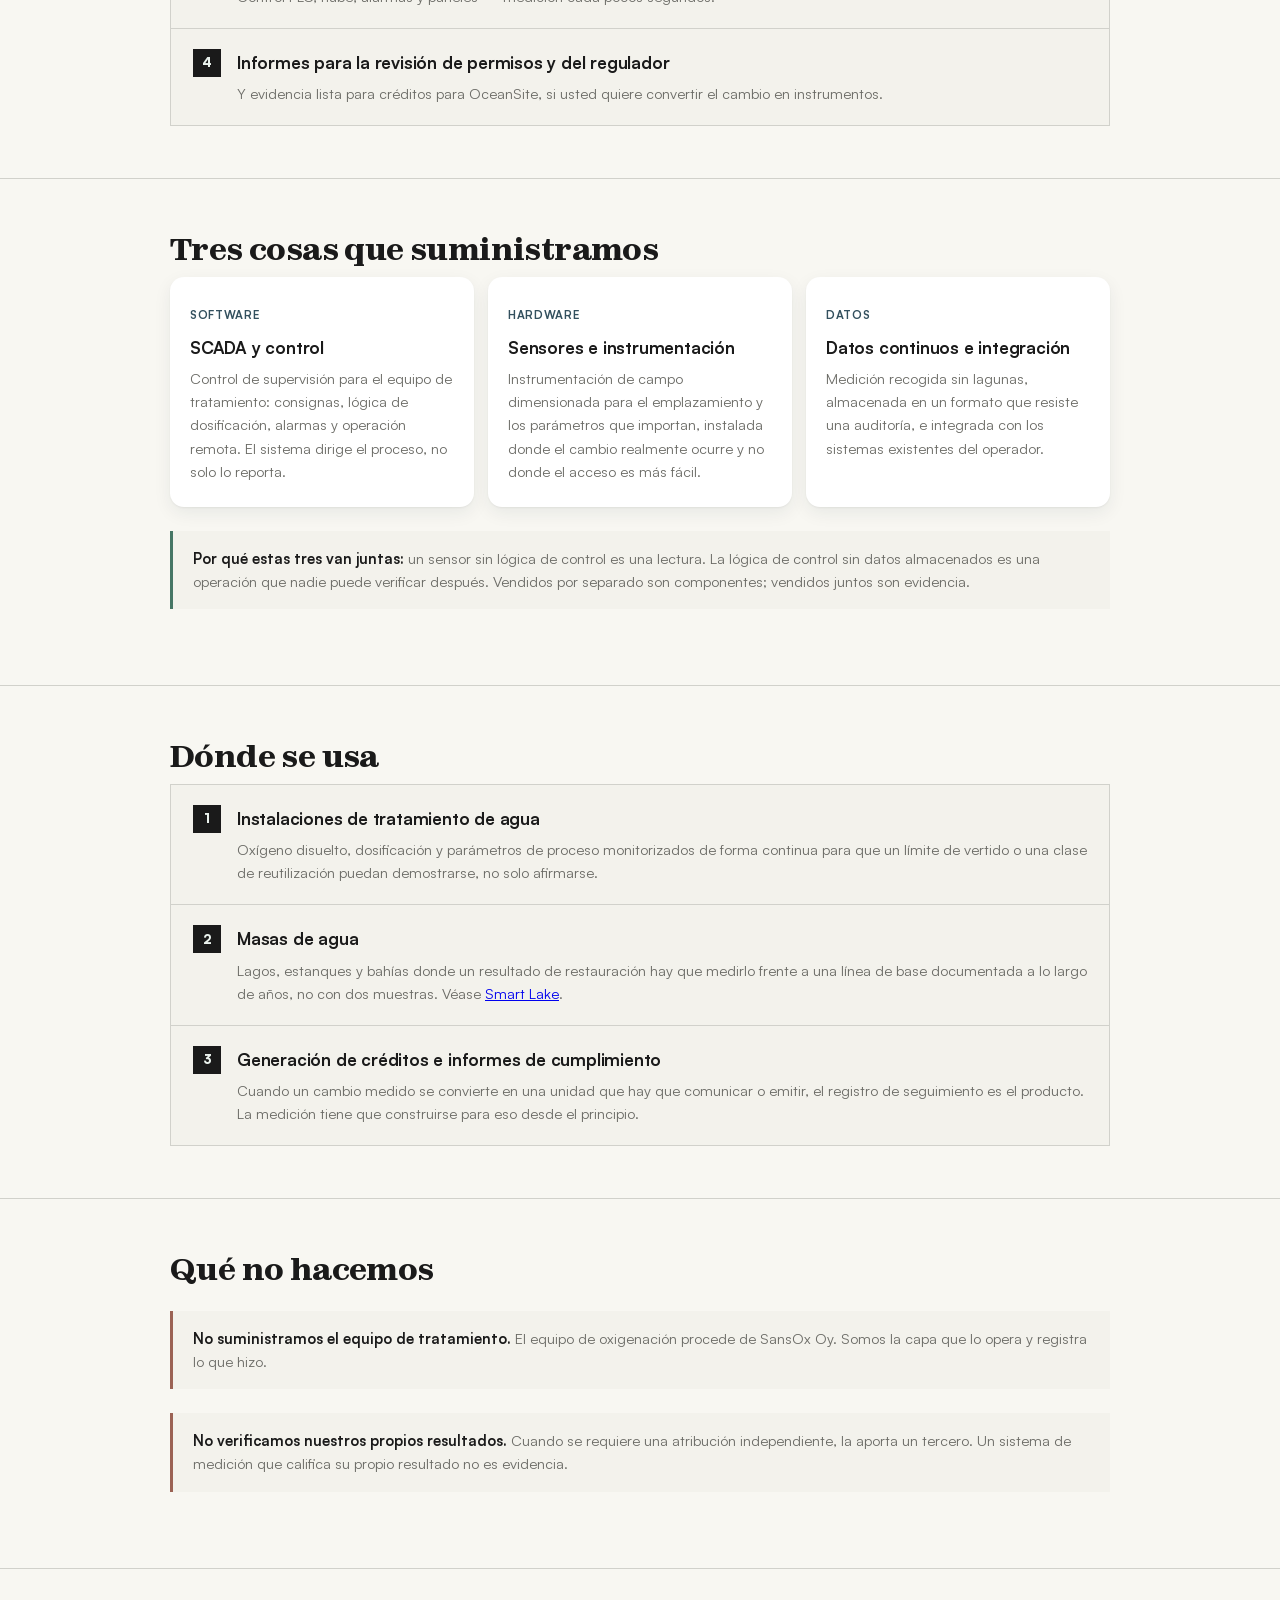
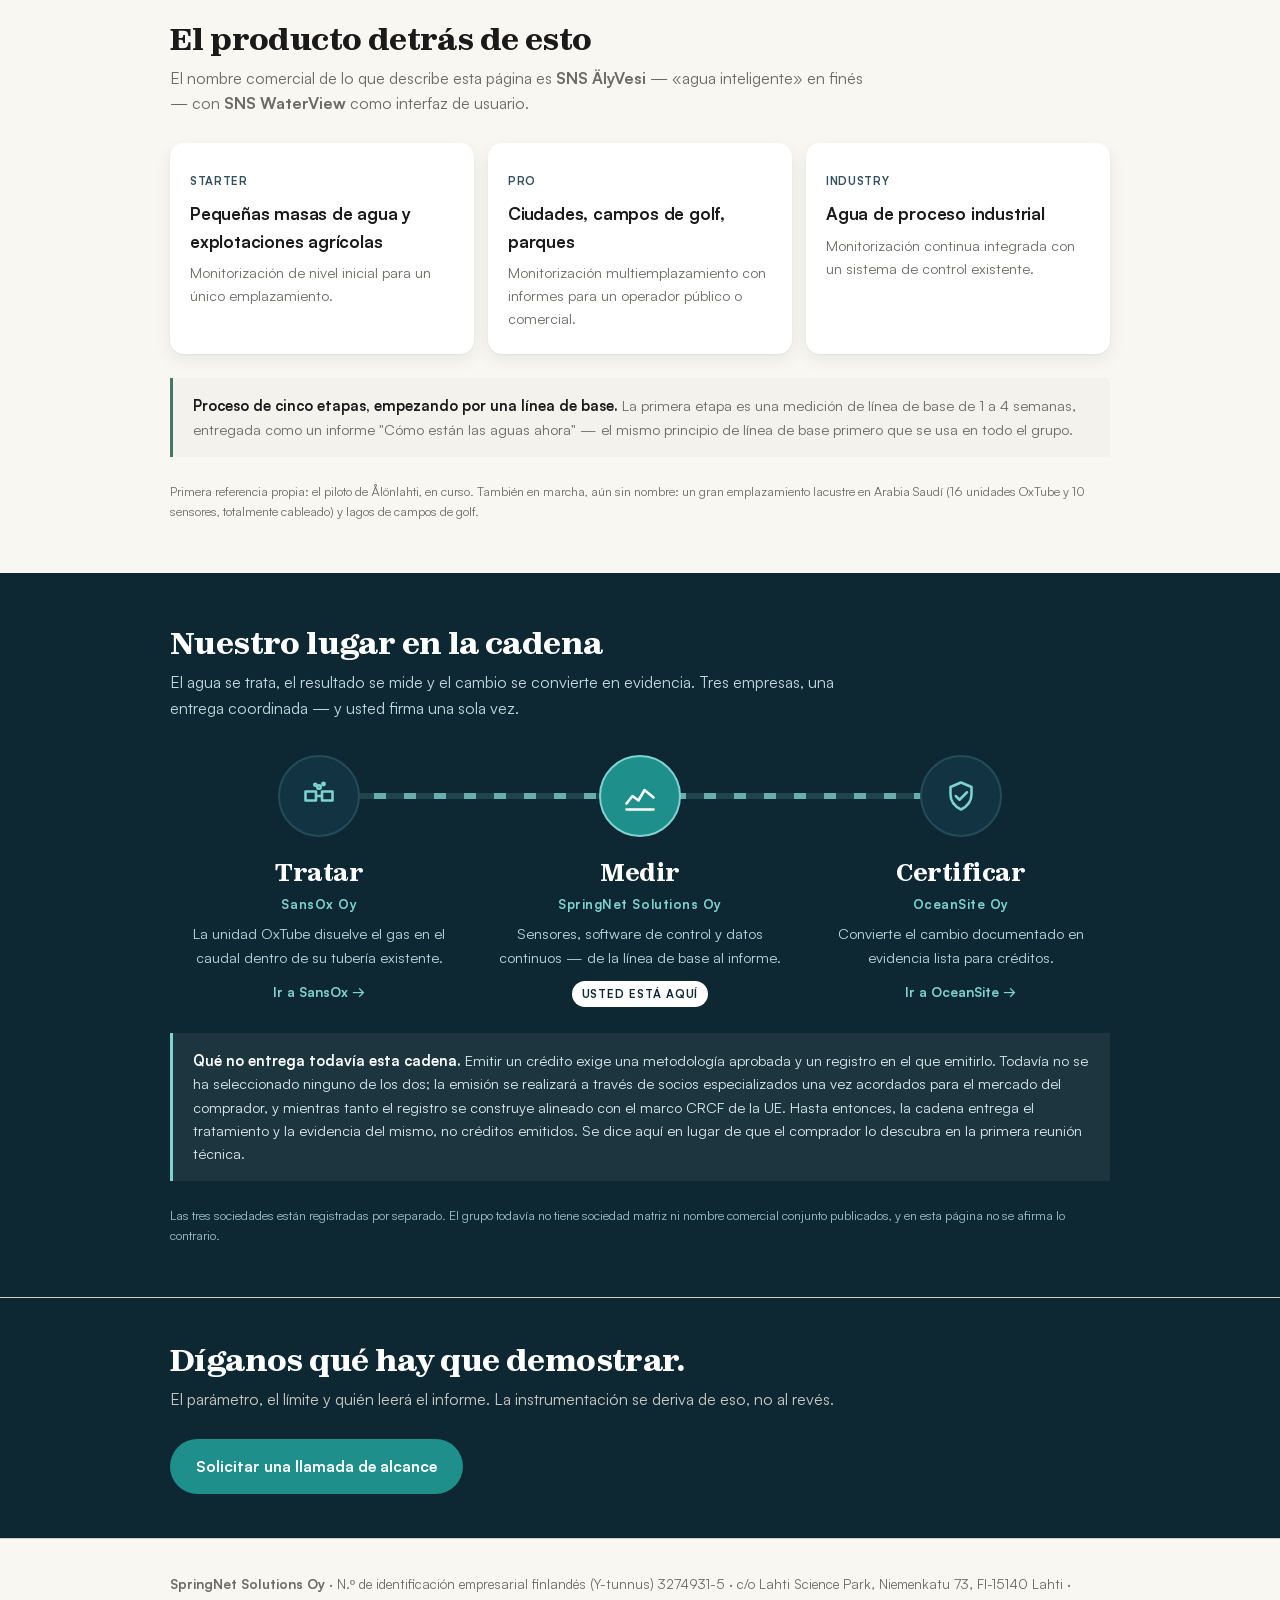
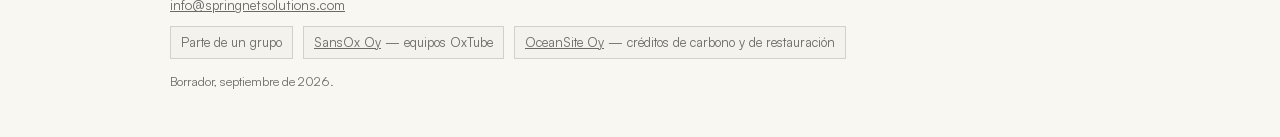
==== commit 97134e48: "ES: ÄlyVesi-otsikkokorjaus" ====
--- a/es/index.html
+++ b/es/index.html
@@ -103,8 +103,8 @@
 
 <section>
   <div class="wrap">
-    <h2>SNS ÄlyVesi — el producto detrás de esto</h2>
-    <p class="lead">El nombre comercial de lo que describe esta página: <b>SNS ÄlyVesi</b>, con <b>SNS WaterView</b> como interfaz de usuario.</p>
+    <h2>El producto detrás de esto</h2>
+    <p class="lead">El nombre comercial de lo que describe esta página es <b>SNS ÄlyVesi</b> — «agua inteligente» en finés — con <b>SNS WaterView</b> como interfaz de usuario.</p>
     <div class="grid">
       <div class="card"><span class="tag">Starter</span><h3>Pequeñas masas de agua y explotaciones agrícolas</h3><p>Monitorización de nivel inicial para un único emplazamiento.</p></div>
       <div class="card"><span class="tag">Pro</span><h3>Ciudades, campos de golf, parques</h3><p>Monitorización multiemplazamiento con informes para un operador público o comercial.</p></div>
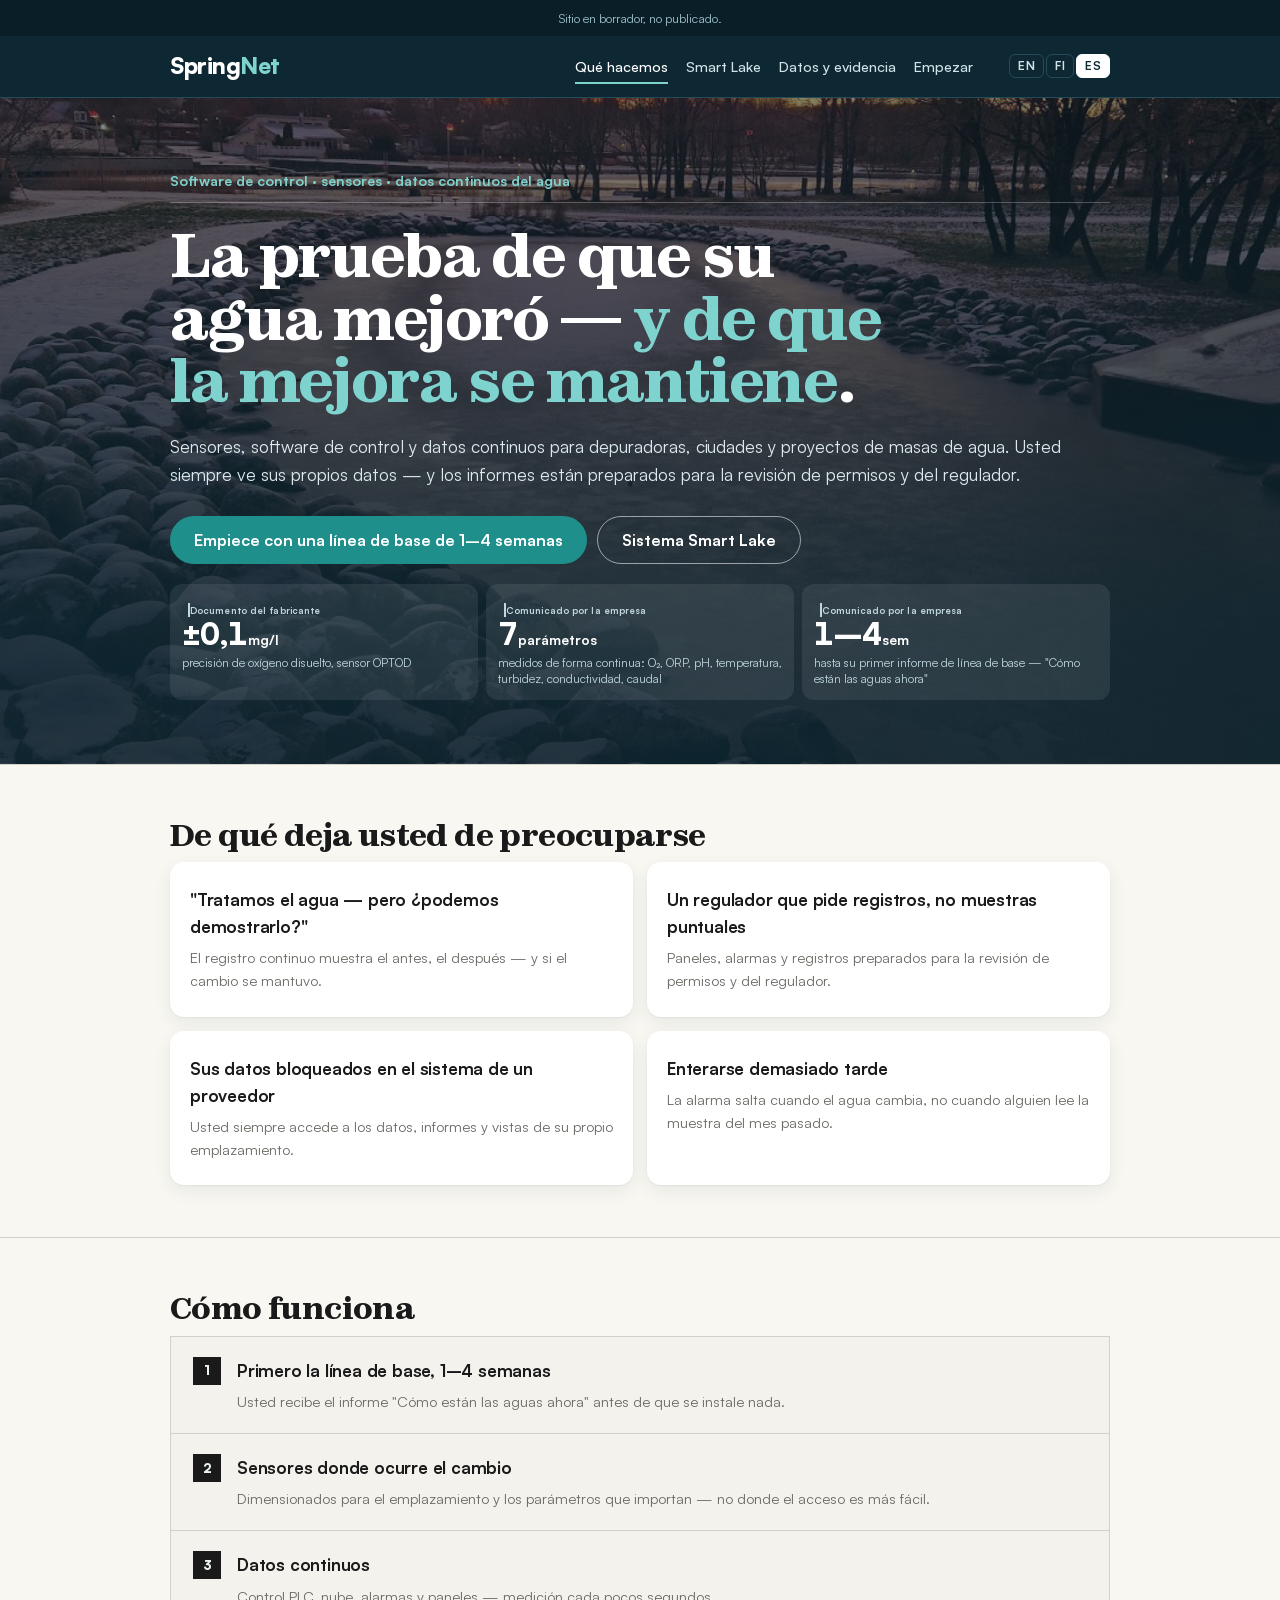
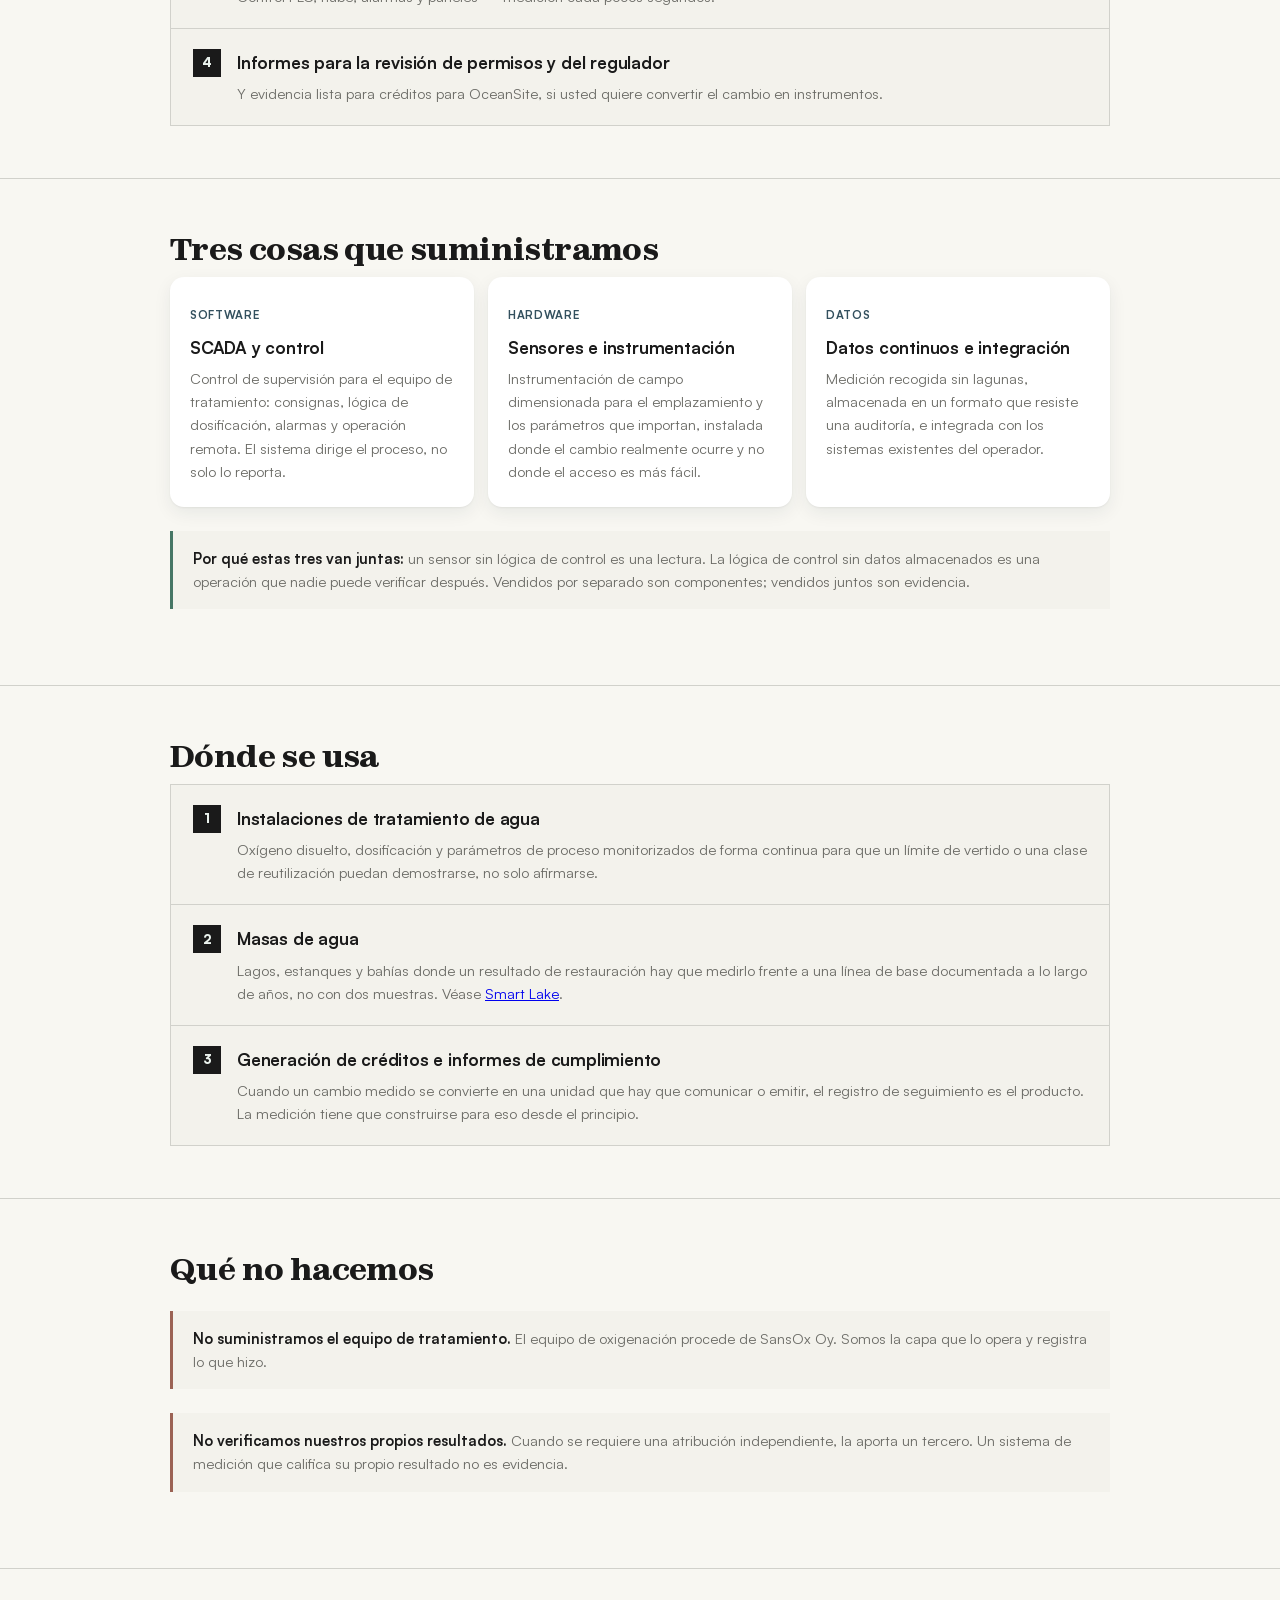
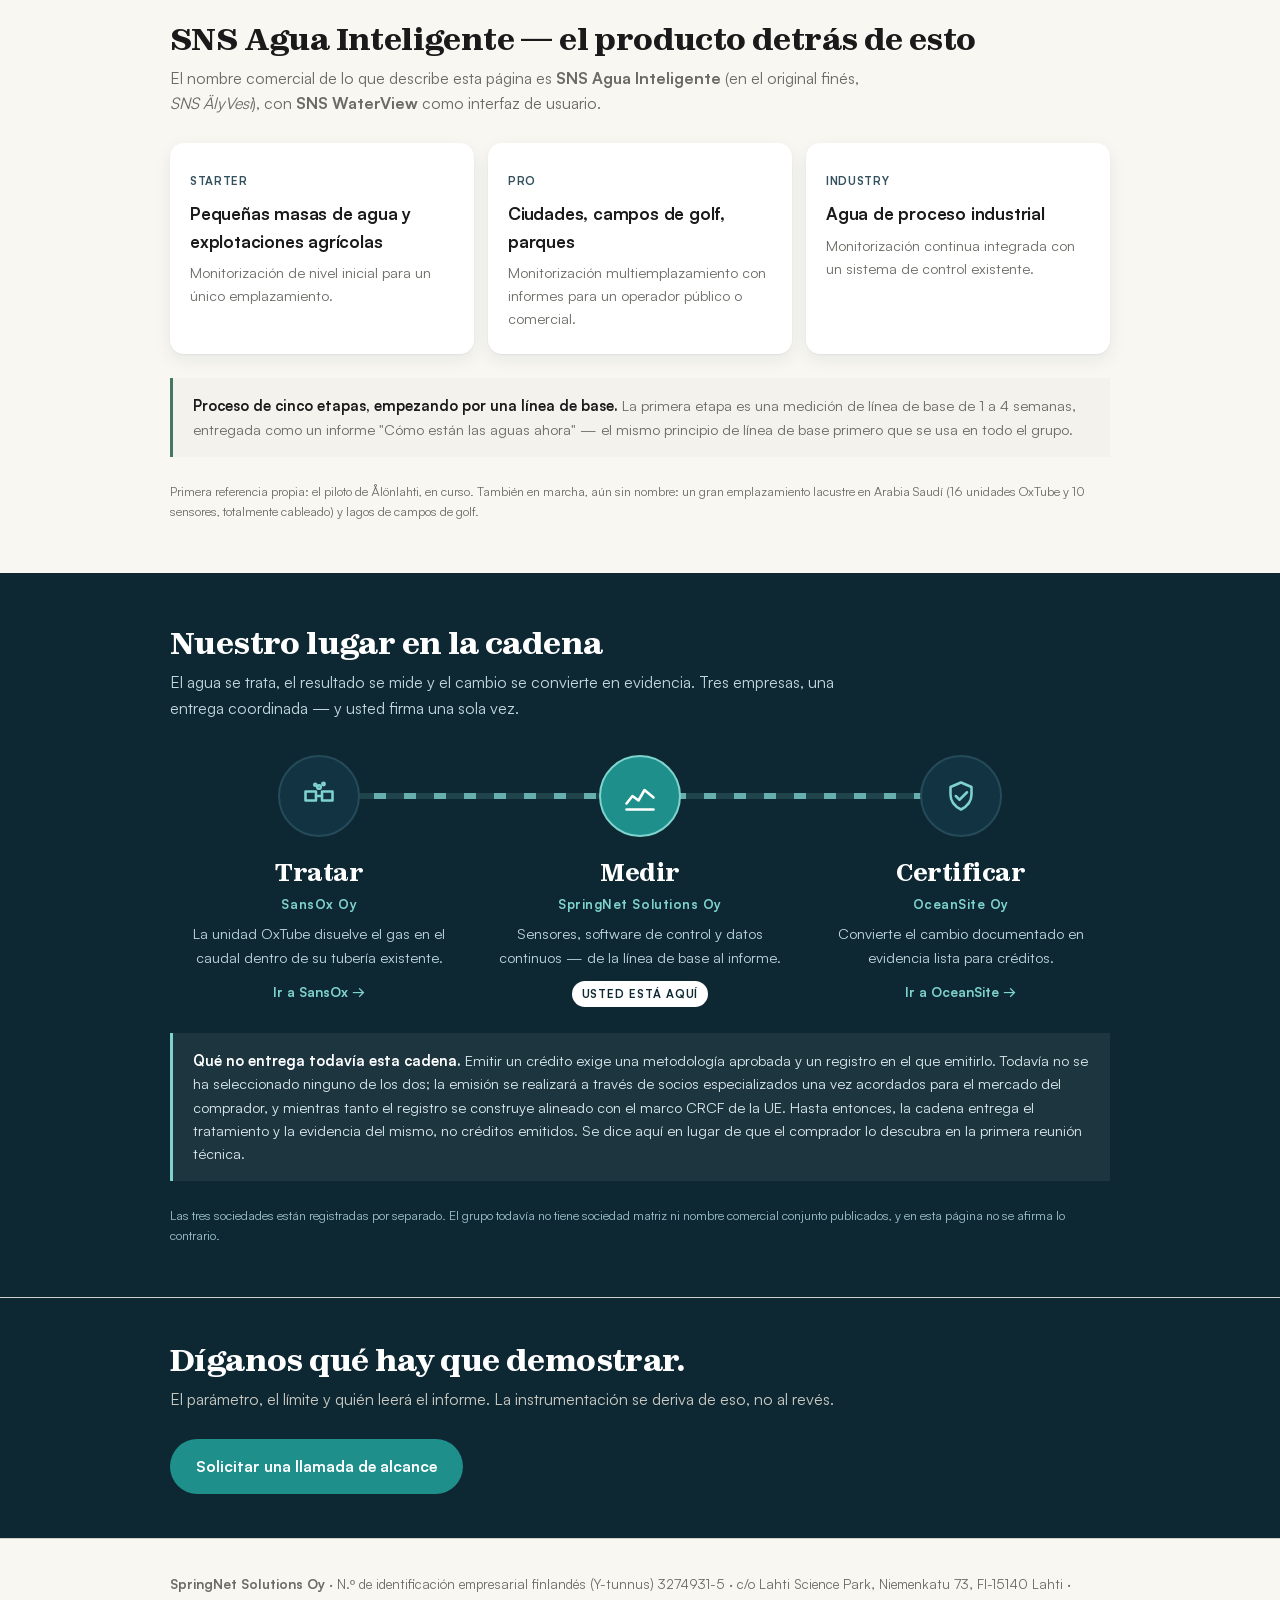
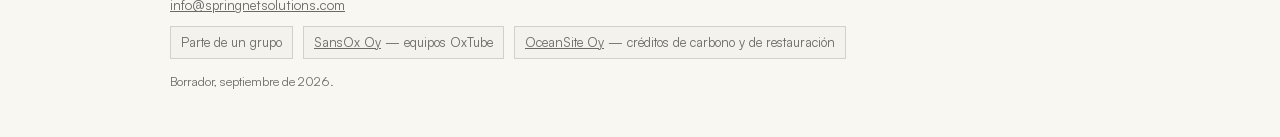
==== commit b11c9138: "Tuotenimi lokalisoitu EN/ES" ====
--- a/es/index.html
+++ b/es/index.html
@@ -103,8 +103,8 @@
 
 <section>
   <div class="wrap">
-    <h2>El producto detrás de esto</h2>
-    <p class="lead">El nombre comercial de lo que describe esta página es <b>SNS ÄlyVesi</b> — «agua inteligente» en finés — con <b>SNS WaterView</b> como interfaz de usuario.</p>
+    <h2>SNS Agua Inteligente — el producto detrás de esto</h2>
+    <p class="lead">El nombre comercial de lo que describe esta página es <b>SNS Agua Inteligente</b> (en el original finés, <i>SNS ÄlyVesi</i>), con <b>SNS WaterView</b> como interfaz de usuario.</p>
     <div class="grid">
       <div class="card"><span class="tag">Starter</span><h3>Pequeñas masas de agua y explotaciones agrícolas</h3><p>Monitorización de nivel inicial para un único emplazamiento.</p></div>
       <div class="card"><span class="tag">Pro</span><h3>Ciudades, campos de golf, parques</h3><p>Monitorización multiemplazamiento con informes para un operador público o comercial.</p></div>
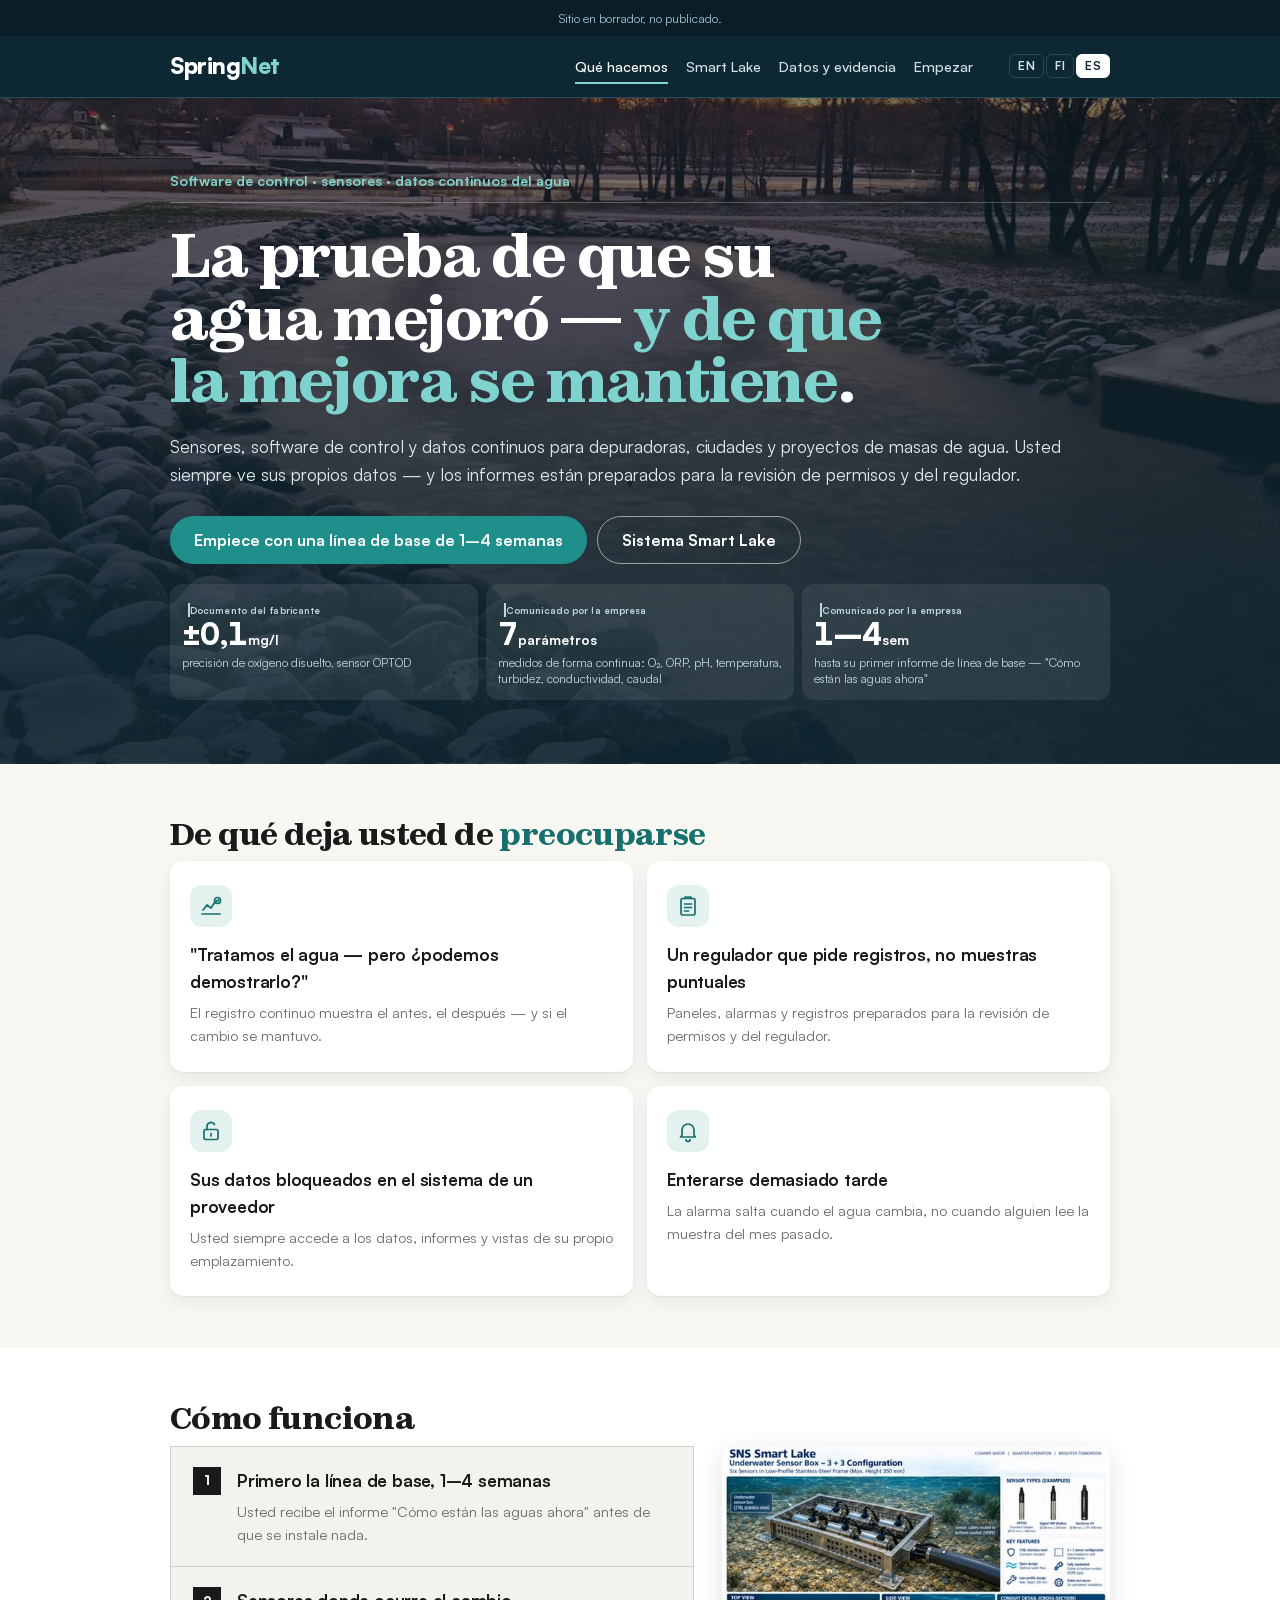
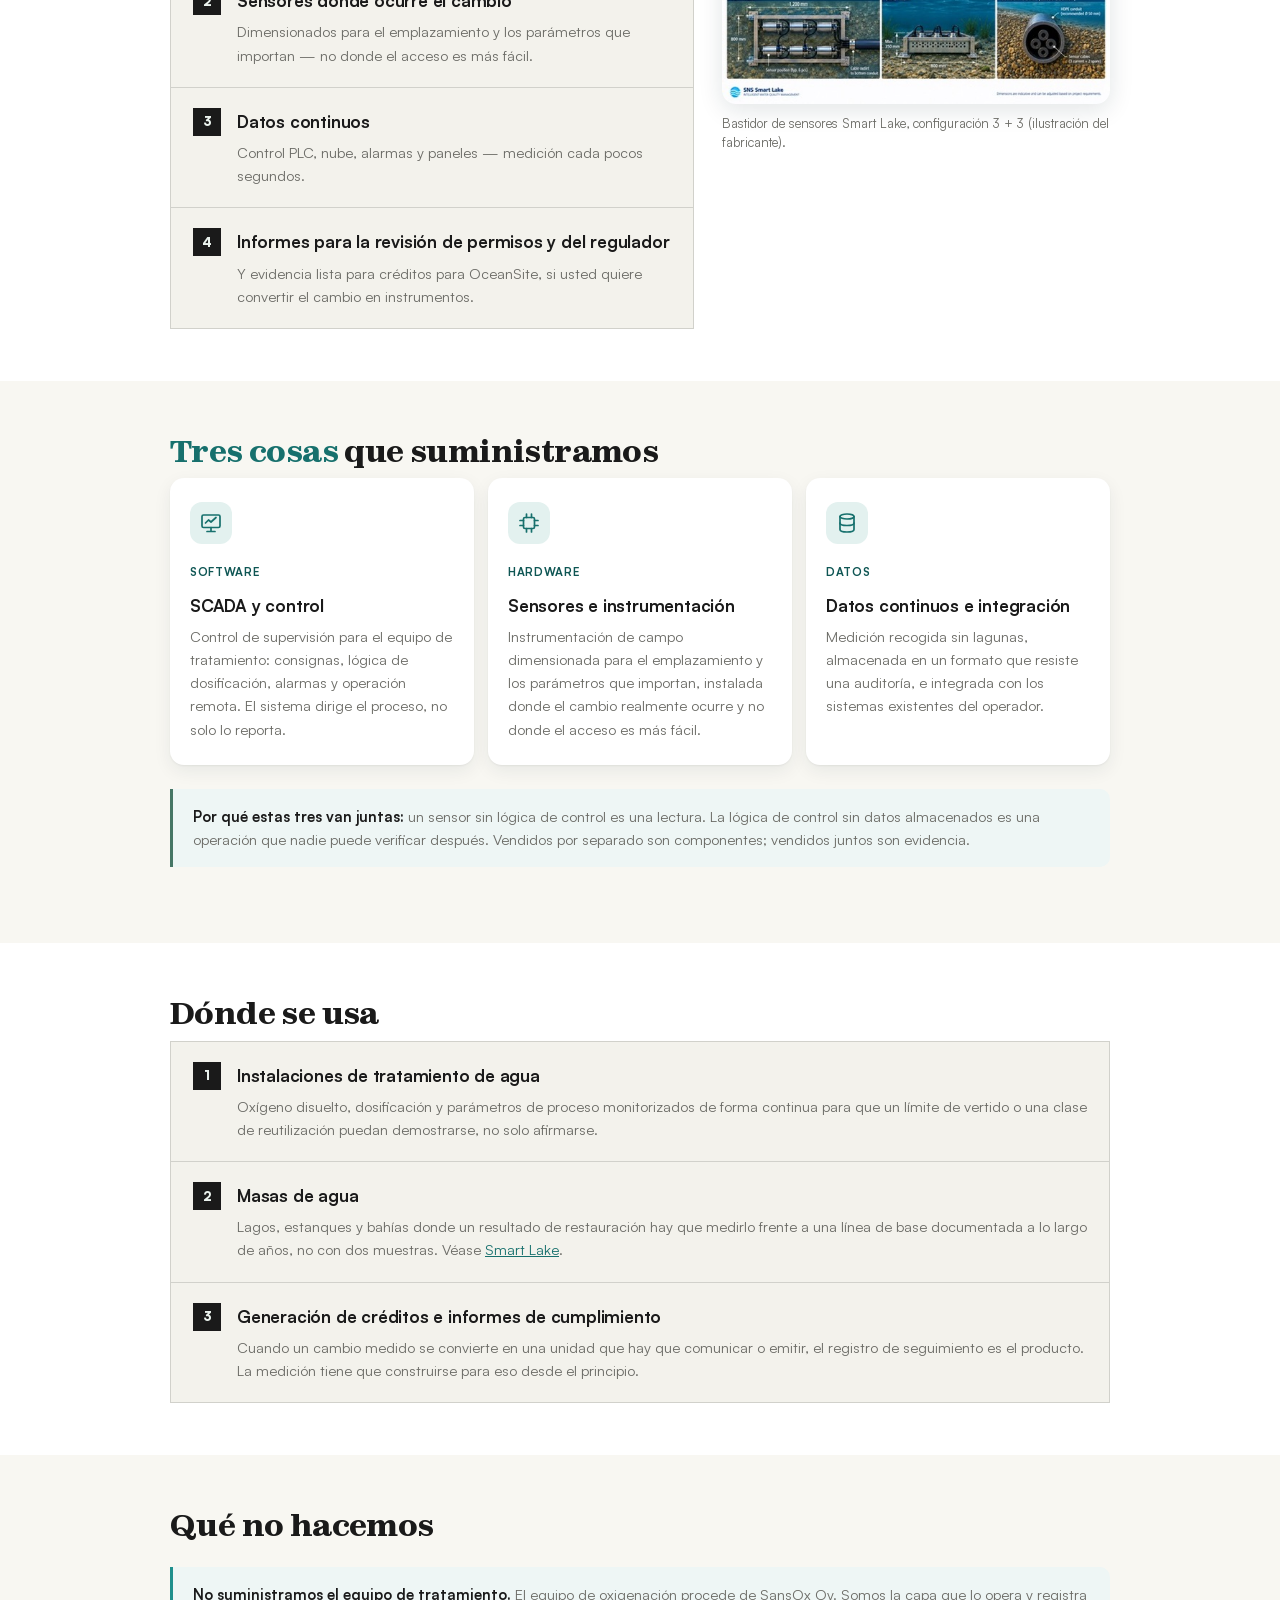
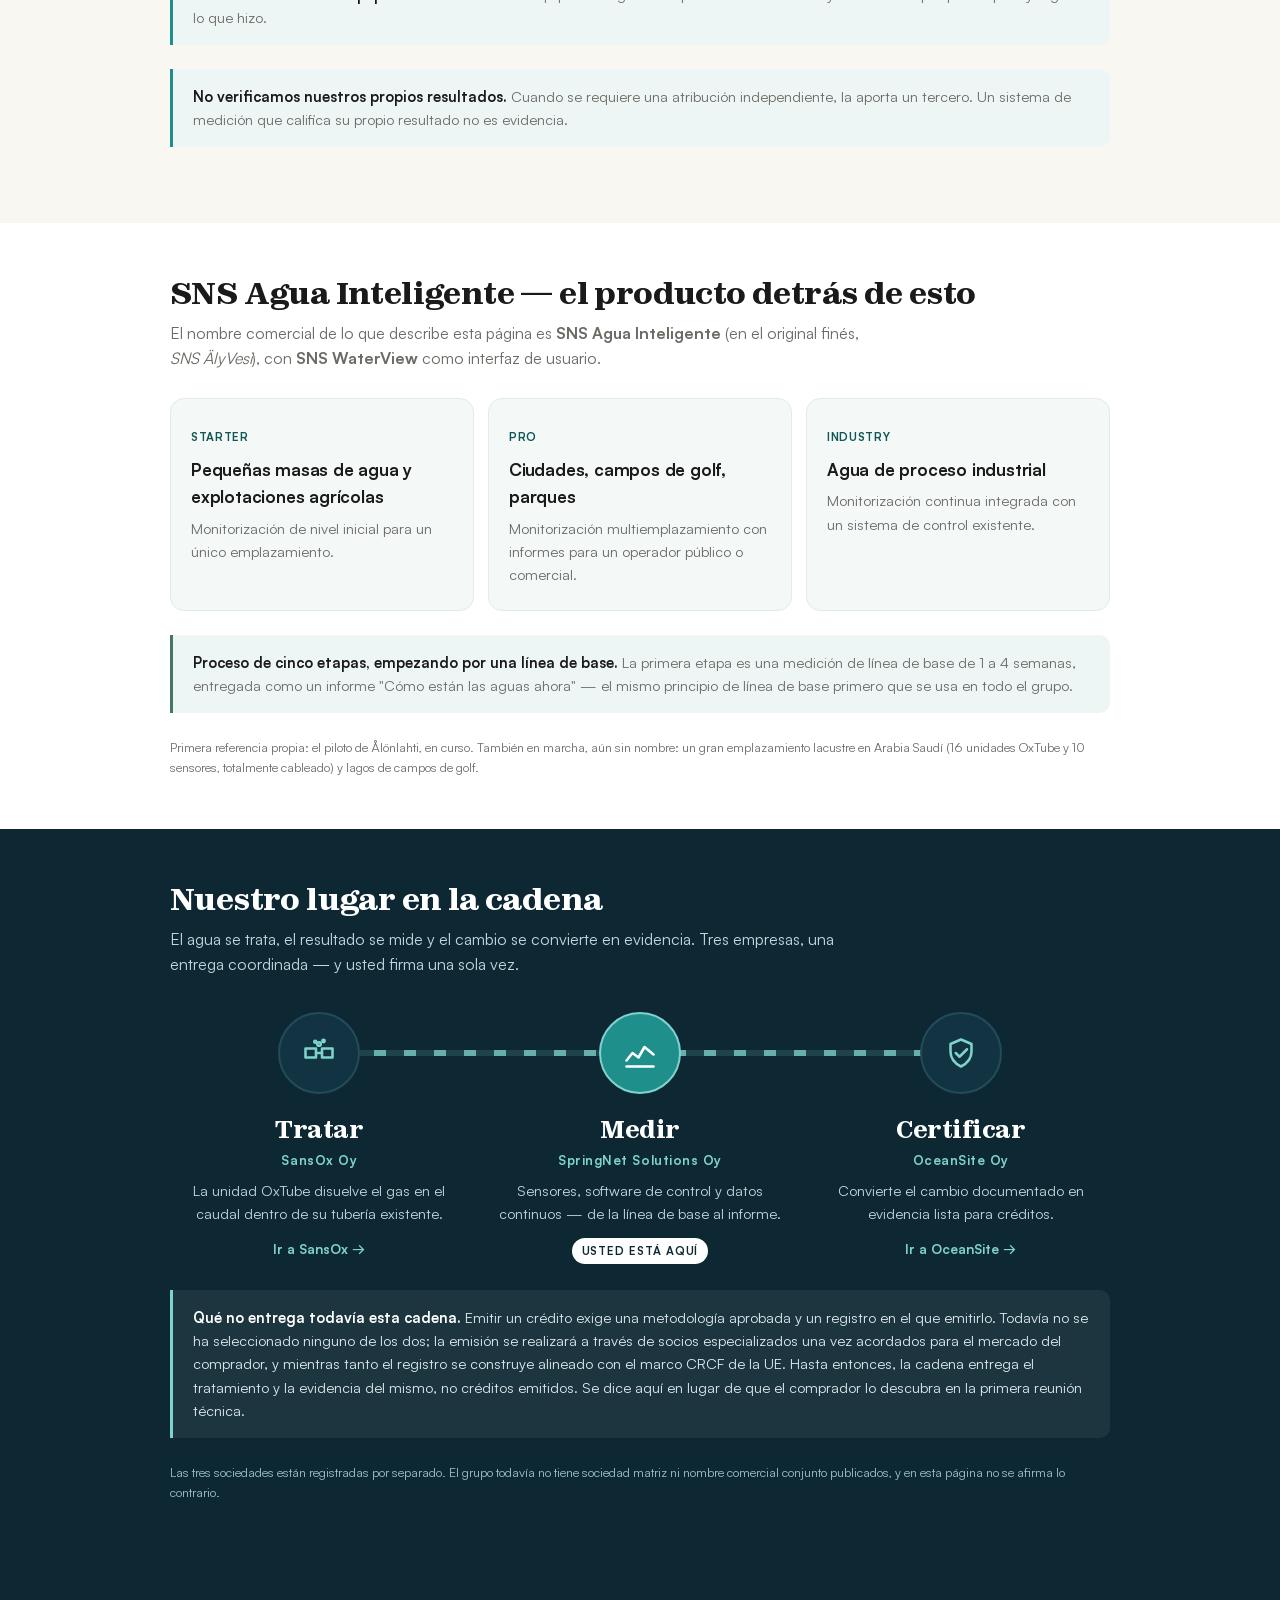
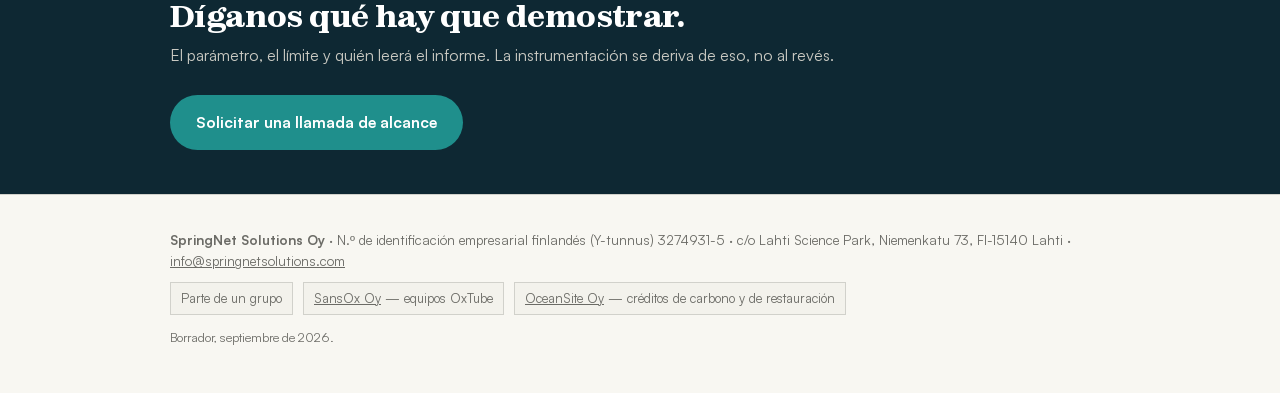
==== commit 7f8a89f4: "Cowork: värien yhtenäistys (turkoosi aksentti, vuorottelevat osiotaustat, note-värit), korttien viiv" ====
--- a/es/index.html
+++ b/es/index.html
@@ -45,12 +45,12 @@
 
 <section>
   <div class="wrap">
-    <h2>De qué deja usted de preocuparse</h2>
+    <h2>De qué deja usted de <em>preocuparse</em></h2>
     <div class="grid">
-      <div class="card"><h3>"Tratamos el agua — pero ¿podemos demostrarlo?"</h3><p>El registro continuo muestra el antes, el después — y si el cambio se mantuvo.</p></div>
-      <div class="card"><h3>Un regulador que pide registros, no muestras puntuales</h3><p>Paneles, alarmas y registros preparados para la revisión de permisos y del regulador.</p></div>
-      <div class="card"><h3>Sus datos bloqueados en el sistema de un proveedor</h3><p>Usted siempre accede a los datos, informes y vistas de su propio emplazamiento.</p></div>
-      <div class="card"><h3>Enterarse demasiado tarde</h3><p>La alarma salta cuando el agua cambia, no cuando alguien lee la muestra del mes pasado.</p></div>
+      <div class="card"><span class="card-ic"><svg viewBox="0 0 24 24" fill="none" stroke="currentColor" stroke-width="1.7" stroke-linecap="round" stroke-linejoin="round" aria-hidden="true"><path d="M3 20h18"/><path d="M4 16l4-5 4 3 4-6"/><circle cx="18.5" cy="6.5" r="3"/><path d="M17.2 6.6l.9.9 1.7-1.8"/></svg></span><h3>"Tratamos el agua — pero ¿podemos demostrarlo?"</h3><p>El registro continuo muestra el antes, el después — y si el cambio se mantuvo.</p></div>
+      <div class="card"><span class="card-ic"><svg viewBox="0 0 24 24" fill="none" stroke="currentColor" stroke-width="1.7" stroke-linecap="round" stroke-linejoin="round" aria-hidden="true"><rect x="5" y="4.5" width="14" height="16.5" rx="1.5"/><path d="M9 4.5V3h6v1.5"/><path d="M8.5 10h7M8.5 13.5h7M8.5 17h4"/></svg></span><h3>Un regulador que pide registros, no muestras puntuales</h3><p>Paneles, alarmas y registros preparados para la revisión de permisos y del regulador.</p></div>
+      <div class="card"><span class="card-ic"><svg viewBox="0 0 24 24" fill="none" stroke="currentColor" stroke-width="1.7" stroke-linecap="round" stroke-linejoin="round" aria-hidden="true"><rect x="5" y="10.5" width="14" height="10" rx="1.5"/><path d="M8 10.5V7.5a4 4 0 017.5-2"/><path d="M12 14.5v2.5"/></svg></span><h3>Sus datos bloqueados en el sistema de un proveedor</h3><p>Usted siempre accede a los datos, informes y vistas de su propio emplazamiento.</p></div>
+      <div class="card"><span class="card-ic"><svg viewBox="0 0 24 24" fill="none" stroke="currentColor" stroke-width="1.7" stroke-linecap="round" stroke-linejoin="round" aria-hidden="true"><path d="M6 16.5V11a6 6 0 0112 0v5.5l1.5 1.5h-15z"/><path d="M10 20.5a2 2 0 004 0"/></svg></span><h3>Enterarse demasiado tarde</h3><p>La alarma salta cuando el agua cambia, no cuando alguien lee la muestra del mes pasado.</p></div>
     </div>
   </div>
 </section>
@@ -58,24 +58,24 @@
 <section>
   <div class="wrap">
     <h2>Cómo funciona</h2>
-    <div class="steps">
+    <div class="split"><div class="steps">
       <div class="step"><div><h3>Primero la línea de base, 1–4 semanas</h3><p>Usted recibe el informe "Cómo están las aguas ahora" antes de que se instale nada.</p></div></div>
       <div class="step"><div><h3>Sensores donde ocurre el cambio</h3><p>Dimensionados para el emplazamiento y los parámetros que importan — no donde el acceso es más fácil.</p></div></div>
       <div class="step"><div><h3>Datos continuos</h3><p>Control PLC, nube, alarmas y paneles — medición cada pocos segundos.</p></div></div>
       <div class="step"><div><h3>Informes para la revisión de permisos y del regulador</h3><p>Y evidencia lista para créditos para OceanSite, si usted quiere convertir el cambio en instrumentos.</p></div></div>
-    </div>
+    </div><figure class="split-img"><img src="../assets/img/smartlake_sensor_box.jpeg" alt="Bastidor de sensores Smart Lake en configuración 3 + 3: seis sensores en un bastidor bajo de acero inoxidable en el fondo." width="540" height="360" loading="lazy"><figcaption>Bastidor de sensores Smart Lake, configuración 3 + 3 (ilustración del fabricante).</figcaption></figure></div>
   </div>
 </section>
 
 <section>
   <div class="wrap">
-    <h2>Tres cosas que suministramos</h2>
+    <h2><em>Tres cosas</em> que suministramos</h2>
     <div class="grid">
-      <div class="card"><span class="tag">Software</span><h3>SCADA y control</h3>
+      <div class="card"><span class="card-ic"><svg viewBox="0 0 24 24" fill="none" stroke="currentColor" stroke-width="1.7" stroke-linecap="round" stroke-linejoin="round" aria-hidden="true"><rect x="3" y="4" width="18" height="12.5" rx="1.5"/><path d="M8 20.5h8M12 16.5v4"/><path d="M6.5 12l3-3 2.5 2 5-4.5"/></svg></span><span class="tag">Software</span><h3>SCADA y control</h3>
         <p>Control de supervisión para el equipo de tratamiento: consignas, lógica de dosificación, alarmas y operación remota. El sistema dirige el proceso, no solo lo reporta.</p></div>
-      <div class="card"><span class="tag">Hardware</span><h3>Sensores e instrumentación</h3>
+      <div class="card"><span class="card-ic"><svg viewBox="0 0 24 24" fill="none" stroke="currentColor" stroke-width="1.7" stroke-linecap="round" stroke-linejoin="round" aria-hidden="true"><rect x="6.5" y="6.5" width="11" height="11" rx="1.5"/><path d="M9.5 3v3.5M14.5 3v3.5M9.5 17.5V21M14.5 17.5V21M3 9.5h3.5M3 14.5h3.5M17.5 9.5H21M17.5 14.5H21"/></svg></span><span class="tag">Hardware</span><h3>Sensores e instrumentación</h3>
         <p>Instrumentación de campo dimensionada para el emplazamiento y los parámetros que importan, instalada donde el cambio realmente ocurre y no donde el acceso es más fácil.</p></div>
-      <div class="card"><span class="tag">Datos</span><h3>Datos continuos e integración</h3>
+      <div class="card"><span class="card-ic"><svg viewBox="0 0 24 24" fill="none" stroke="currentColor" stroke-width="1.7" stroke-linecap="round" stroke-linejoin="round" aria-hidden="true"><ellipse cx="12" cy="5.5" rx="7" ry="2.5"/><path d="M5 5.5v13c0 1.4 3.1 2.5 7 2.5s7-1.1 7-2.5v-13"/><path d="M5 12c0 1.4 3.1 2.5 7 2.5s7-1.1 7-2.5"/></svg></span><span class="tag">Datos</span><h3>Datos continuos e integración</h3>
         <p>Medición recogida sin lagunas, almacenada en un formato que resiste una auditoría, e integrada con los sistemas existentes del operador.</p></div>
     </div>
     <div class="note ok"><b>Por qué estas tres van juntas:</b> un sensor sin lógica de control es una lectura. La lógica de control sin datos almacenados es una operación que nadie puede verificar después. Vendidos por separado son componentes; vendidos juntos son evidencia.</div>
--- a/assets/css/theme-b.css
+++ b/assets/css/theme-b.css
@@ -94,3 +94,28 @@
   .hero .num .prov{font-size:11px;padding:1px 5px;line-height:1.25}
   .hero .num b small{font-size:11px}
 }
+
+/* ===== Yhtenäistys 2026-09-27 (Cowork): yksi turkoosi väriperhe, taustojen rytmi, kevyemmät huomautukset ===== */
+:root{--accent:#17706D;--aqua:#17706D;--aqua-deep:#0F5654}
+main>section{border-top:0}
+main>section:nth-of-type(even):not(#chain-of-evidence):not(.cta){background:#fff}
+main>section:nth-of-type(even):not(#chain-of-evidence):not(.cta) .card{background:#F4F8F7;box-shadow:none;border:1px solid #E1ECEA}
+h2 em{font-style:normal;color:var(--accent)}
+.cta h2 em,#chain-of-evidence h2 em{color:var(--teal-light)}
+.note{border-left-color:var(--teal);background:#EEF6F5;border-radius:0 10px 10px 0}
+#not-claimed .note,.note.warn{border-left-color:var(--rust);background:#F7F0EC}
+.note.ok{border-left-color:var(--moss)}
+main p a:not([class]),main li a:not([class]),.note a:not([class]){color:var(--accent)}
+#chain-of-evidence .note a:not([class]),.cta a:not([class]){color:var(--teal-light)}
+/* Korttien ikonit + kuva/teksti-jako 2026-09-27 (Cowork) */
+.card-ic{display:grid;place-items:center;width:42px;height:42px;border-radius:12px;background:#E3F1EF;color:var(--accent);margin-bottom:14px}
+.card-ic svg{width:24px;height:24px}
+.split{display:grid;grid-template-columns:minmax(0,1.35fr) minmax(0,1fr);gap:28px;align-items:start}
+.split-img{margin:0;position:sticky;top:90px}
+.split-img img{width:100%;height:auto;display:block;border-radius:14px;box-shadow:0 6px 24px rgba(14,40,51,.12);background:#fff}
+.split-img figcaption{font-size:13px;color:var(--dim);margin-top:10px;line-height:1.45}
+@media (max-width:640px){
+  .split{grid-template-columns:1fr;gap:18px}
+  .split-img{position:static;order:-1}
+  .split-img img{max-height:320px;object-fit:cover}
+}
